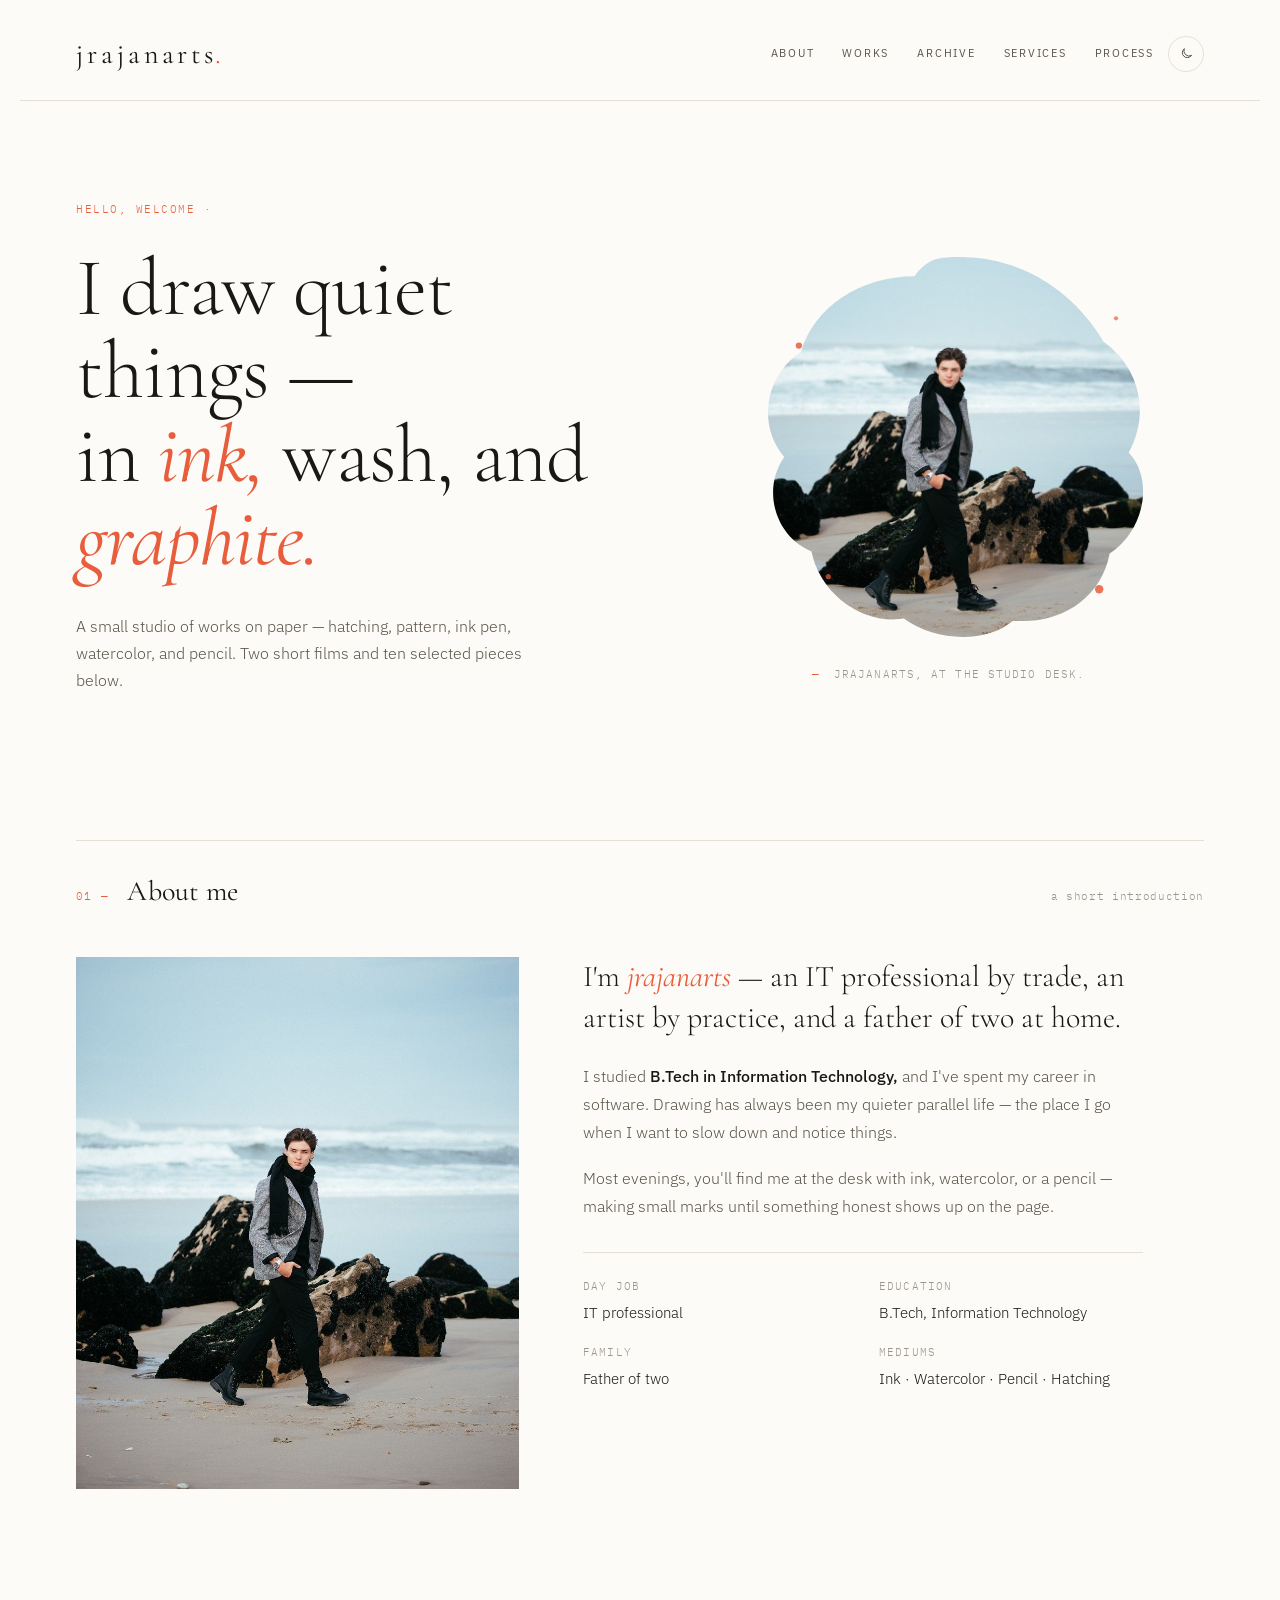
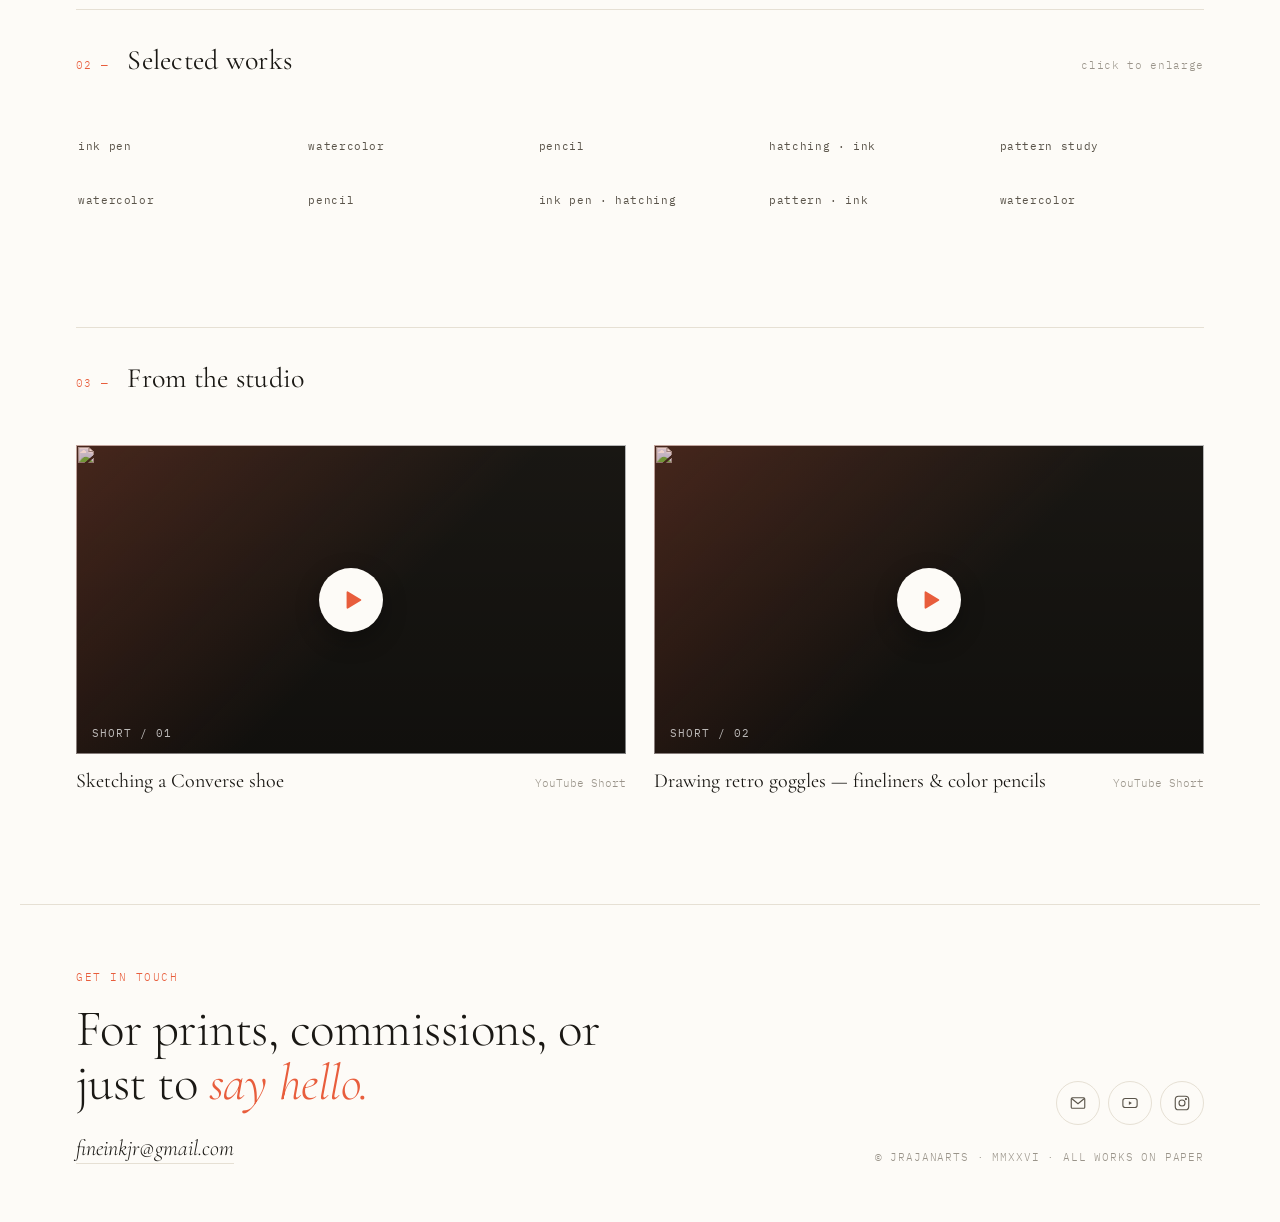
==== index.html @ 11cc106b "Restore page title to jrajanarts brand Co-Authored-By: Claude Opus 4.7 (1M context) <noreply@anthrop" ====
<!doctype html>
<html lang="en">
<head>
<meta charset="utf-8" />
<meta name="viewport" content="width=device-width, initial-scale=1" />
<title>jrajanarts — works on paper</title>
<meta name="description" content="Quiet works on paper — ink, watercolor, pencil, hatching and pattern by jrajanarts." />
<script src="theme.js"></script>
<link rel="preconnect" href="https://fonts.googleapis.com" />
<link rel="preconnect" href="https://fonts.gstatic.com" crossorigin />
<link href="https://fonts.googleapis.com/css2?family=Cormorant+Garamond:ital,wght@0,300;0,400;0,500;1,400&family=IBM+Plex+Sans:wght@300;400;500&family=IBM+Plex+Mono:wght@400;500&display=swap" rel="stylesheet" />
<link rel="stylesheet" href="styles.css" />
</head>
<body>

<header class="site-header wrap">
  <a href="index.html" class="wordmark">jrajanarts<span class="dot">.</span></a>
  <div class="nav-right">
    <nav>
      <a href="#about">About</a>
      <a href="#works">Works</a>
      <a href="archive.html">Archive</a>
      <a href="services.html">Services</a>
      <a href="#videos">Process</a>
    </nav>
    <button class="theme-toggle" type="button" aria-label="Toggle theme">
      <svg class="icon-moon" viewBox="0 0 24 24" fill="none" stroke="currentColor" stroke-width="1.5" stroke-linecap="round" stroke-linejoin="round" aria-hidden="true">
        <path d="M20 14.5A8 8 0 0 1 9.5 4a7.5 7.5 0 1 0 10.5 10.5z" />
      </svg>
      <svg class="icon-sun" viewBox="0 0 24 24" fill="none" stroke="currentColor" stroke-width="1.5" stroke-linecap="round" aria-hidden="true">
        <circle cx="12" cy="12" r="4" />
        <path d="M12 3v2M12 19v2M3 12h2M19 12h2M5.6 5.6l1.4 1.4M17 17l1.4 1.4M5.6 18.4l1.4-1.4M17 7l1.4-1.4" />
      </svg>
    </button>
    <button class="menu-toggle" type="button" aria-label="Toggle menu" aria-expanded="false">
      <svg class="icon-menu" viewBox="0 0 24 24" fill="none" stroke="currentColor" stroke-width="1.5" stroke-linecap="round" aria-hidden="true">
        <path d="M4 7h16M4 12h16M4 17h16" />
      </svg>
      <svg class="icon-close" viewBox="0 0 24 24" fill="none" stroke="currentColor" stroke-width="1.5" stroke-linecap="round" aria-hidden="true">
        <path d="M6 6l12 12M18 6L6 18" />
      </svg>
    </button>
  </div>
</header>

<section class="hero wrap">
  <div class="hero-text">
    <div class="hero-eyebrow">Hello, welcome ·</div>
    <h1 class="hero-title">
      I draw quiet things —<br/>in <em>ink,</em> wash, and <em>graphite.</em>
    </h1>
    <p class="hero-sub">
      A small studio of works on paper — hatching, pattern, ink pen,
      watercolor, and pencil. Two short films and ten selected pieces below.
    </p>
  </div>
  <figure class="hero-figure">
    <div class="hero-splash">
      <svg viewBox="0 0 400 400" preserveAspectRatio="xMidYMid meet" style="width:100%;height:100%;display:block;" aria-hidden="true">
        <defs>
          <pattern id="hero-hatch" patternUnits="userSpaceOnUse" width="6" height="6" patternTransform="rotate(28)">
            <line x1="0" y1="0" x2="0" y2="6" stroke="var(--hatch)" stroke-width="0.7" />
          </pattern>
          <clipPath id="splash-clip">
            <path d="M200,28 C266,24 318,58 348,108 C384,134 392,178 372,214 C396,238 388,288 354,310 C346,352 308,378 262,374 C236,396 188,394 158,372 C118,378 78,348 70,308 C36,294 22,250 44,218 C18,188 26,140 60,118 C72,76 116,46 168,46 C178,32 188,28 200,28 Z" />
          </clipPath>
        </defs>
        <g clip-path="url(#splash-clip)">
          <image href="images/profile/profile.jpg" x="0" y="0" width="400" height="400"
                 preserveAspectRatio="xMidYMid slice" />
        </g>
        <circle cx="58" cy="112" r="3" fill="var(--accent)" opacity="0.85"/>
        <circle cx="360" cy="86" r="2" fill="var(--accent)" opacity="0.7"/>
        <circle cx="344" cy="344" r="4" fill="var(--accent)" opacity="0.85"/>
        <circle cx="86" cy="332" r="2.5" fill="var(--accent)" opacity="0.7"/>
      </svg>
    </div>
    <figcaption class="hero-caption">
      <span class="hc-mark">—</span> jrajanarts, at the studio desk.
    </figcaption>
  </figure>
</section>

<section class="about-me wrap" id="about">
  <div class="section-head">
    <div class="section-head-l">
      <span class="section-num">01 —</span>
      <h2 class="section-title">About me</h2>
    </div>
    <span class="section-meta">a short introduction</span>
  </div>
  <div class="about-grid">
    <div class="about-portrait">
      <img src="images/profile/profile.jpg" alt="Studio portrait of jrajanarts" loading="lazy" />
    </div>
    <div class="about-copy">
      <p class="about-lede">
        I'm <em>jrajanarts</em> — an IT professional by trade, an artist by
        practice, and a father of two at home.
      </p>
      <p>
        I studied <strong>B.Tech in Information Technology,</strong> and
        I've spent my career in software. Drawing has always been my
        quieter parallel life — the place I go when I want to slow down
        and notice things.
      </p>
      <p>
        Most evenings, you'll find me at the desk with ink, watercolor,
        or a pencil — making small marks until something honest shows up
        on the page.
      </p>
      <dl class="about-facts">
        <div><dt>Day job</dt><dd>IT professional</dd></div>
        <div><dt>Education</dt><dd>B.Tech, Information Technology</dd></div>
        <div><dt>Family</dt><dd>Father of two</dd></div>
        <div><dt>Mediums</dt><dd>Ink · Watercolor · Pencil · Hatching</dd></div>
      </dl>
    </div>
  </div>
</section>

<section class="works wrap" id="works">
  <div class="section-head">
    <div class="section-head-l">
      <span class="section-num">02 —</span>
      <h2 class="section-title">Selected works</h2>
    </div>
    <span class="section-meta">click to enlarge</span>
  </div>
  <div class="gallery-grid">
    <button class="art-card" data-art-index="0" type="button">
      <div class="art-frame"><img src="images/artworks/crimson-horizon.jpg" alt="Morning Hatch" loading="lazy" /></div>
      <div class="art-meta"><span class="art-medium">Ink pen</span></div>
    </button>
    <button class="art-card" data-art-index="1" type="button">
      <div class="art-frame"><img src="images/artworks/digital-bloom.jpg" alt="Quiet River" loading="lazy" /></div>
      <div class="art-meta"><span class="art-medium">Watercolor</span></div>
    </button>
    <button class="art-card" data-art-index="2" type="button">
      <div class="art-frame"><img src="images/artworks/etched-echoes.jpg" alt="Reading Hands" loading="lazy" /></div>
      <div class="art-meta"><span class="art-medium">Pencil</span></div>
    </button>
    <button class="art-card" data-art-index="3" type="button">
      <div class="art-frame"><img src="images/artworks/fractured-light.jpg" alt="Cross-hatch Study I" loading="lazy" /></div>
      <div class="art-meta"><span class="art-medium">Hatching · ink</span></div>
    </button>
    <button class="art-card" data-art-index="4" type="button">
      <div class="art-frame"><img src="images/artworks/neon-decay.jpg" alt="Pattern, Repeated" loading="lazy" /></div>
      <div class="art-meta"><span class="art-medium">Pattern study</span></div>
    </button>
    <button class="art-card" data-art-index="5" type="button">
      <div class="art-frame"><img src="images/artworks/nocturne-in-grey.jpg" alt="Afternoon Wash" loading="lazy" /></div>
      <div class="art-meta"><span class="art-medium">Watercolor</span></div>
    </button>
    <button class="art-card" data-art-index="6" type="button">
      <div class="art-frame"><img src="images/artworks/rust-and-memory.jpg" alt="Folded Linen" loading="lazy" /></div>
      <div class="art-meta"><span class="art-medium">Pencil</span></div>
    </button>
    <button class="art-card" data-art-index="7" type="button">
      <div class="art-frame"><img src="images/artworks/silent-figure.jpg" alt="Hatching No. 4" loading="lazy" /></div>
      <div class="art-meta"><span class="art-medium">Ink pen · hatching</span></div>
    </button>
    <button class="art-card" data-art-index="8" type="button">
      <div class="art-frame"><img src="images/artworks/terra-forma.jpg" alt="Lattice" loading="lazy" /></div>
      <div class="art-meta"><span class="art-medium">Pattern · ink</span></div>
    </button>
    <button class="art-card" data-art-index="9" type="button">
      <div class="art-frame"><img src="images/artworks/urban-fragments.jpg" alt="Window, Late" loading="lazy" /></div>
      <div class="art-meta"><span class="art-medium">Watercolor</span></div>
    </button>
  </div>
</section>

<section class="videos wrap" id="videos">
  <div class="section-head">
    <div class="section-head-l">
      <span class="section-num">03 —</span>
      <h2 class="section-title">From the studio</h2>
    </div>
  </div>
  <div class="video-grid">
    <div class="video-card">
      <button class="video-thumb" type="button"
              data-video-id="HnQDvwnirBE"
              data-video-title="Sketching a Converse shoe"
              aria-label="Play: Sketching a Converse shoe">
        <img class="vt-bg" src="https://i.ytimg.com/vi/HnQDvwnirBE/hqdefault.jpg" alt="" loading="lazy" />
        <span class="vt-cover">
          <span class="vt-play">
            <svg viewBox="0 0 24 24" fill="currentColor" aria-hidden="true">
              <path d="M5 3.5v17a1 1 0 0 0 1.5.87l14-8.5a1 1 0 0 0 0-1.74l-14-8.5A1 1 0 0 0 5 3.5z"/>
            </svg>
          </span>
          <span class="vt-label">Short / 01</span>
        </span>
      </button>
      <div class="video-info">
        <div class="video-title">Sketching a Converse shoe</div>
        <div class="video-dur">YouTube Short</div>
      </div>
    </div>
    <div class="video-card">
      <button class="video-thumb" type="button"
              data-video-id="gvrUd-4zZ5k"
              data-video-title="Drawing retro goggles — fineliners &amp; color pencils"
              aria-label="Play: Drawing retro goggles">
        <img class="vt-bg" src="https://i.ytimg.com/vi/gvrUd-4zZ5k/hqdefault.jpg" alt="" loading="lazy" />
        <span class="vt-cover">
          <span class="vt-play">
            <svg viewBox="0 0 24 24" fill="currentColor" aria-hidden="true">
              <path d="M5 3.5v17a1 1 0 0 0 1.5.87l14-8.5a1 1 0 0 0 0-1.74l-14-8.5A1 1 0 0 0 5 3.5z"/>
            </svg>
          </span>
          <span class="vt-label">Short / 02</span>
        </span>
      </button>
      <div class="video-info">
        <div class="video-title">Drawing retro goggles — fineliners &amp; color pencils</div>
        <div class="video-dur">YouTube Short</div>
      </div>
    </div>
  </div>
</section>

<footer class="site-footer wrap">
  <div class="footer-grid">
    <div>
      <div class="footer-eyebrow">Get in touch</div>
      <h3 class="footer-headline">
        For prints, commissions, or just to <em>say hello.</em>
      </h3>
      <a class="footer-email" href="mailto:fineinkjr@gmail.com">fineinkjr@gmail.com</a>
    </div>
    <div class="footer-socials">
      <div class="socials">
        <a class="social-btn" href="mailto:fineinkjr@gmail.com" aria-label="Email">
          <svg viewBox="0 0 24 24" fill="none" stroke="currentColor" stroke-width="1.5">
            <rect x="3" y="5" width="18" height="14" rx="1.5" />
            <path d="M3.5 6 12 13l8.5-7" />
          </svg>
        </a>
        <a class="social-btn" href="https://www.youtube.com/@jrajanarts" target="_blank" rel="noopener" aria-label="YouTube">
          <svg viewBox="0 0 24 24" fill="none" stroke="currentColor" stroke-width="1.5">
            <rect x="2.5" y="6" width="19" height="12" rx="3" />
            <path d="M10.5 9.5v5l4-2.5z" fill="currentColor" stroke="none" />
          </svg>
        </a>
        <a class="social-btn" href="https://www.instagram.com/jrajanarts" target="_blank" rel="noopener" aria-label="Instagram">
          <svg viewBox="0 0 24 24" fill="none" stroke="currentColor" stroke-width="1.5">
            <rect x="3" y="3" width="18" height="18" rx="4.5" />
            <circle cx="12" cy="12" r="4" />
            <circle cx="17.2" cy="6.8" r="0.7" fill="currentColor" />
          </svg>
        </a>
      </div>
      <div class="footer-fine">© jrajanarts · MMXXVI · All works on paper</div>
    </div>
  </div>
</footer>

<div class="lightbox" id="lightbox" role="dialog" aria-modal="true" aria-label="Artwork preview" hidden>
  <button class="lb-close" type="button" aria-label="Close">✕</button>
  <button class="lb-nav lb-prev" type="button" aria-label="Previous">←</button>
  <button class="lb-nav lb-next" type="button" aria-label="Next">→</button>
  <div class="lb-stage">
    <div class="lb-image"><span class="ph-label"></span></div>
    <div class="lb-caption">
      <div class="lb-cap-row">
        <span class="lb-num"></span>
        <span class="lb-medium"></span>
      </div>
    </div>
  </div>
</div>

<script src="app.js" defer></script>
</body>
</html>
---- styles.css ----
:root {
  --bg: #fdfbf7;
  --ink: #1a1814;
  --ink-soft: #5a544a;
  --ink-mute: #9a948a;
  --rule: #e6e0d4;
  --card: #ffffff;
  --frame: #f6f3ee;
  --hatch: #d8d2c5;
  --label: #8a8275;
  --accent: #E85D3C;
  --serif: 'Cormorant Garamond', 'Times New Roman', serif;
  --sans: 'IBM Plex Sans', ui-sans-serif, system-ui, sans-serif;
  --mono: 'IBM Plex Mono', ui-monospace, Menlo, monospace;
}
:root[data-theme="dark"] {
  --bg: #16140f;
  --ink: #ece6d8;
  --ink-soft: #aea798;
  --ink-mute: #6e6a5e;
  --rule: #2a261f;
  --card: #1e1b14;
  --frame: #221e17;
  --hatch: #38332a;
  --label: #6e6a5e;
}

* { box-sizing: border-box; }
html, body { margin: 0; padding: 0; }
body {
  background: var(--bg);
  color: var(--ink);
  font-family: var(--sans);
  font-weight: 300;
  font-size: 16px;
  line-height: 1.6;
  -webkit-font-smoothing: antialiased;
  text-rendering: optimizeLegibility;
  transition: background .25s ease, color .25s ease;
}
button { font-family: inherit; }
a { color: inherit; text-decoration: none; }
a:hover { color: var(--accent); }

/* ── Layout container ────────────────────────────── */
.wrap {
  max-width: 1240px;
  margin: 0 auto;
  padding: 0 56px;
}
@media (max-width: 720px) {
  .wrap { padding: 0 24px; }
}

/* ── Header / Wordmark ───────────────────────────── */
.site-header {
  padding-top: 36px;
  padding-bottom: 28px;
  display: flex;
  align-items: center;
  justify-content: space-between;
  border-bottom: 1px solid var(--rule);
  gap: 24px;
  position: relative;
}
.wordmark {
  font-family: var(--serif);
  font-weight: 400;
  font-size: clamp(22px, 2.4vw, 28px);
  letter-spacing: 0.14em;
  color: var(--ink);
  line-height: 1;
  white-space: nowrap;
}
.wordmark .dot {
  color: var(--accent);
  font-style: italic;
  margin-left: -0.04em;
}
.site-header nav {
  display: flex;
  gap: 28px;
  font-size: 11px;
  letter-spacing: 0.16em;
  text-transform: uppercase;
  color: var(--ink-soft);
  font-weight: 400;
}
.site-header nav a:hover { color: var(--ink); }
.site-header nav a.current { color: var(--accent); }
.site-header nav a.current:hover { color: var(--accent); }

.nav-right {
  display: flex;
  align-items: center;
  gap: 14px;
}
.theme-toggle, .menu-toggle {
  appearance: none;
  background: transparent;
  border: 1px solid var(--rule);
  width: 36px; height: 36px;
  border-radius: 50%;
  display: flex; align-items: center; justify-content: center;
  color: var(--ink-soft);
  cursor: pointer;
  transition: all .2s;
  padding: 0;
  flex-shrink: 0;
}
.theme-toggle:hover, .menu-toggle:hover { color: var(--accent); border-color: var(--accent); }
.theme-toggle svg, .menu-toggle svg { width: 16px; height: 16px; display: block; }
.theme-toggle .icon-sun { display: none; }
:root[data-theme="dark"] .theme-toggle .icon-sun { display: block; }
:root[data-theme="dark"] .theme-toggle .icon-moon { display: none; }

.menu-toggle { display: none; }
.menu-toggle .icon-close { display: none; }

@media (max-width: 860px) {
  .site-header nav { gap: 18px; font-size: 10.5px; }
}
@media (max-width: 720px) {
  .menu-toggle { display: flex; }
  .site-header nav {
    position: absolute;
    top: calc(100% - 1px);
    left: 0;
    right: 0;
    background: var(--bg);
    border-top: 1px solid var(--rule);
    border-bottom: 1px solid var(--rule);
    flex-direction: column;
    align-items: stretch;
    gap: 0;
    padding: 0;
    z-index: 50;
    box-shadow: 0 12px 24px rgba(0,0,0,.06);
    visibility: hidden;
    opacity: 0;
    transform: translateY(-6px);
    transition: opacity .2s ease, transform .2s ease, visibility .2s;
  }
  .site-header.menu-open nav {
    visibility: visible;
    opacity: 1;
    transform: translateY(0);
  }
  .site-header nav a {
    padding: 14px 24px;
    font-size: 11px;
    border-top: 1px solid var(--rule);
  }
  .site-header nav a:first-child { border-top: 0; }
  .site-header nav a:hover,
  .site-header nav a:active { background: var(--frame); color: var(--ink); }
  .site-header.menu-open .menu-toggle .icon-menu  { display: none; }
  .site-header.menu-open .menu-toggle .icon-close { display: block; }
}

/* ── Hero / Welcome ──────────────────────────────── */
.hero {
  padding-top: 100px;
  padding-bottom: 130px;
  display: grid;
  grid-template-columns: 1.05fr 1fr;
  gap: 80px;
  align-items: center;
  position: relative;
}

@media (max-width: 860px) {
  .hero { grid-template-columns: 1fr; gap: 48px; padding-top: 64px; padding-bottom: 90px; }
}
.hero-text { max-width: 540px; }
.hero-figure { margin: 0; display: flex; flex-direction: column; align-items: center; gap: 18px; }
.hero-splash { width: 100%; max-width: 420px; aspect-ratio: 1; }
.hero-caption {
  font-family: var(--mono);
  font-size: 11px;
  letter-spacing: 0.1em;
  color: var(--ink-mute);
  text-transform: uppercase;
  text-align: center;
}
.hc-mark { color: var(--accent); margin-right: 6px; }
.hero-sub {
  margin-top: 32px;
  color: var(--ink-soft);
  font-size: 15.5px;
  line-height: 1.75;
  max-width: 460px;
}
.hero-eyebrow {
  font-family: var(--mono);
  font-size: 11px;
  letter-spacing: 0.14em;
  color: var(--accent);
  text-transform: uppercase;
  margin-bottom: 28px;
}
.hero-title {
  font-family: var(--serif);
  font-weight: 300;
  font-size: clamp(44px, 6.4vw, 92px);
  line-height: 1.02;
  letter-spacing: -0.01em;
  margin: 0;
  color: var(--ink);
  text-wrap: pretty;
}
.hero-title em {
  font-style: italic;
  color: var(--accent);
  font-weight: 400;
}

/* ── Section header ──────────────────────────────── */
.section-head {
  display: flex;
  align-items: baseline;
  justify-content: space-between;
  border-top: 1px solid var(--rule);
  padding-top: 28px;
  margin-bottom: 44px;
  gap: 20px;
  flex-wrap: wrap;
}
.section-head-l {
  display: flex;
  gap: 18px;
  align-items: baseline;
}
.section-num {
  font-family: var(--mono);
  font-size: 11px;
  color: var(--accent);
  letter-spacing: 0.12em;
}
.section-title {
  font-family: var(--serif);
  font-weight: 400;
  font-size: 28px;
  letter-spacing: 0.01em;
  margin: 0;
  color: var(--ink);
}
.section-meta {
  font-family: var(--mono);
  font-size: 11px;
  color: var(--ink-mute);
  letter-spacing: 0.06em;
}

/* ── About me (home) ─────────────────────────────── */
.about-me { padding-bottom: 120px; }
.about-grid {
  display: grid;
  grid-template-columns: 5fr 7fr;
  gap: 64px;
  align-items: start;
}
@media (max-width: 860px) {
  .about-grid { grid-template-columns: 1fr; gap: 36px; }
}
.about-portrait {
  aspect-ratio: 5 / 6;
  background-color: var(--frame);
  background-image: repeating-linear-gradient(38deg, transparent 0 5.4px, var(--hatch) 5.4px 6px);
  position: relative;
  overflow: hidden;
}
.about-portrait .ph-label,
.art-frame .ph-label {
  position: absolute;
  inset: 0;
  display: flex;
  align-items: center;
  justify-content: center;
  font-family: var(--mono);
  font-size: 11px;
  letter-spacing: 0.08em;
  color: var(--label);
}
.about-copy {
  color: var(--ink-soft);
  font-size: 16px;
  line-height: 1.75;
  max-width: 560px;
}
.about-copy p { margin: 0 0 18px; }
.about-lede {
  font-family: var(--serif);
  font-size: clamp(22px, 2.4vw, 30px);
  font-weight: 300;
  line-height: 1.35;
  color: var(--ink) !important;
  margin-bottom: 24px !important;
  text-wrap: pretty;
}
.about-lede em {
  font-style: italic;
  color: var(--accent);
  font-weight: 400;
}
.about-copy strong { color: var(--ink); font-weight: 500; }
.about-facts {
  margin: 32px 0 0;
  padding: 24px 0 0;
  border-top: 1px solid var(--rule);
  display: grid;
  grid-template-columns: 1fr 1fr;
  gap: 18px 32px;
}
.about-facts > div { display: flex; flex-direction: column; gap: 4px; }
.about-facts dt {
  font-family: var(--mono);
  font-size: 10.5px;
  letter-spacing: 0.1em;
  text-transform: uppercase;
  color: var(--ink-mute);
}
.about-facts dd { margin: 0; color: var(--ink); font-size: 14.5px; }

/* ── Gallery ─────────────────────────────────────── */
.works { padding-bottom: 120px; }
.gallery-grid {
  display: grid;
  grid-template-columns: repeat(5, 1fr);
  gap: 28px 24px;
}
@media (max-width: 1080px) { .gallery-grid { grid-template-columns: repeat(3, 1fr); } }
@media (max-width: 640px)  { .gallery-grid { grid-template-columns: repeat(2, 1fr); } }

.art-card {
  appearance: none;
  border: 0;
  background: transparent;
  padding: 0;
  text-align: left;
  cursor: pointer;
  color: inherit;
  display: flex;
  flex-direction: column;
  gap: 12px;
}
.art-frame {
  aspect-ratio: 3 / 4;
  overflow: hidden;
  background-color: var(--frame);
  background-image: repeating-linear-gradient(var(--art-angle, 12deg), transparent 0 5.4px, var(--hatch) 5.4px 6px);
  transition: transform .35s ease, box-shadow .35s ease;
  position: relative;
}
.art-frame img,
.entry-image img,
.about-portrait img {
  position: absolute;
  inset: 0;
  width: 100%;
  height: 100%;
  object-fit: cover;
  display: block;
}
.art-card:hover .art-frame img { transform: scale(1.02); transition: transform .5s ease; }
.art-card:hover .art-frame {
  transform: translateY(-3px);
  box-shadow: 0 14px 30px -12px rgba(0,0,0,.18);
}
.art-meta {
  display: flex;
  align-items: baseline;
  gap: 8px;
  padding: 0 2px;
}
.art-medium {
  font-family: var(--mono);
  font-size: 10.5px;
  letter-spacing: 0.06em;
  color: var(--ink-soft);
  text-transform: lowercase;
}
.art-card:hover .art-medium { color: var(--accent); }

/* ── Videos ──────────────────────────────────────── */
.videos { padding-bottom: 110px; }
.video-grid {
  display: grid;
  grid-template-columns: 1fr 1fr;
  gap: 28px;
}
@media (max-width: 720px) { .video-grid { grid-template-columns: 1fr; } }
.video-card { display: flex; flex-direction: column; gap: 14px; }
.video-thumb {
  position: relative;
  aspect-ratio: 16 / 9;
  background: #1a1814;
  overflow: hidden;
  cursor: pointer;
  border: 0;
  padding: 0;
  width: 100%;
}
.video-thumb iframe,
.video-thumb .vt-cover,
.video-thumb .vt-bg {
  position: absolute; inset: 0;
  width: 100%; height: 100%;
  border: 0;
}
.video-thumb .vt-bg {
  object-fit: cover;
  display: block;
  transition: transform .5s ease, filter .3s ease;
}
.video-thumb:hover .vt-bg {
  transform: scale(1.03);
  filter: brightness(1.05);
}
.vt-cover {
  display: flex;
  align-items: center;
  justify-content: center;
  background:
    linear-gradient(135deg, rgba(232,93,60,.22), rgba(0,0,0,0) 55%),
    linear-gradient(180deg, rgba(0,0,0,.05), rgba(0,0,0,.35));
  transition: background .3s ease;
}
.video-thumb:hover .vt-cover {
  background:
    linear-gradient(135deg, rgba(232,93,60,.30), rgba(0,0,0,0) 55%),
    linear-gradient(180deg, rgba(0,0,0,.0), rgba(0,0,0,.25));
}
.vt-play {
  width: 64px; height: 64px;
  border-radius: 50%;
  background: var(--bg);
  color: var(--accent);
  display: flex;
  align-items: center;
  justify-content: center;
  box-shadow: 0 8px 24px rgba(0,0,0,.3);
  transition: transform .2s;
}
.video-thumb:hover .vt-play { transform: scale(1.08); }
.vt-play svg { width: 22px; height: 22px; margin-left: 3px; }
.vt-label {
  position: absolute;
  left: 16px; bottom: 14px;
  font-family: var(--mono);
  font-size: 10.5px;
  letter-spacing: 0.1em;
  color: rgba(255,255,255,.7);
  text-transform: uppercase;
}
.video-info {
  display: flex;
  align-items: baseline;
  justify-content: space-between;
  gap: 16px;
}
.video-title {
  font-family: var(--serif);
  font-size: 20px;
  font-weight: 400;
  color: var(--ink);
  line-height: 1.3;
}
.video-dur {
  font-family: var(--mono);
  font-size: 11px;
  color: var(--ink-mute);
  flex-shrink: 0;
}

/* ── Lightbox ────────────────────────────────────── */
.lightbox {
  position: fixed; inset: 0;
  background: rgba(20, 18, 14, 0.92);
  z-index: 1000;
  display: flex;
  align-items: center;
  justify-content: center;
  padding: 60px;
  animation: fadeIn .25s ease;
}
.lightbox[hidden] { display: none; }
@keyframes fadeIn { from { opacity: 0; } to { opacity: 1; } }
.lb-stage {
  display: flex;
  flex-direction: column;
  gap: 20px;
  max-width: min(680px, 90vw);
  max-height: 90vh;
}
.lb-image {
  background: #0e0c08;
  flex: 1;
  min-height: 0;
  max-height: calc(90vh - 80px);
  overflow: hidden;
  position: relative;
}
.lb-image img {
  position: relative;
  inset: auto;
  width: auto;
  height: auto;
  max-width: 100%;
  max-height: calc(90vh - 80px);
  object-fit: contain;
  display: block;
  margin: 0 auto;
}
.lb-caption { color: rgba(255,255,255,.85); }
.lb-cap-row {
  display: flex;
  align-items: baseline;
  justify-content: space-between;
  gap: 24px;
  font-family: var(--mono);
  font-size: 11px;
  letter-spacing: 0.08em;
}
.lb-num { color: rgba(255,255,255,.5); }
.lb-medium { color: var(--accent); text-transform: uppercase; }

.lb-close, .lb-nav {
  position: fixed;
  appearance: none;
  border: 1px solid rgba(255,255,255,.2);
  background: transparent;
  color: rgba(255,255,255,.7);
  width: 44px; height: 44px;
  border-radius: 50%;
  font-size: 16px;
  cursor: pointer;
  transition: all .2s;
  display: flex; align-items: center; justify-content: center;
}
.lb-close:hover, .lb-nav:hover {
  color: #fff;
  border-color: var(--accent);
  background: var(--accent);
}
.lb-close { top: 24px; right: 24px; }
.lb-prev { left: 24px; top: 50%; transform: translateY(-50%); }
.lb-next { right: 24px; top: 50%; transform: translateY(-50%); }

/* ── Archive page ────────────────────────────────── */
.archive-intro {
  padding-top: 90px;
  padding-bottom: 80px;
  display: grid;
  grid-template-columns: 1fr 1fr;
  gap: 80px;
  align-items: end;
}
@media (max-width: 860px) {
  .archive-intro { grid-template-columns: 1fr; gap: 36px; padding-top: 64px; padding-bottom: 60px; }
}
.intro-eyebrow {
  font-family: var(--mono);
  font-size: 11px;
  letter-spacing: 0.14em;
  color: var(--accent);
  text-transform: uppercase;
  margin-bottom: 24px;
}
.intro-title {
  font-family: var(--serif);
  font-weight: 300;
  font-size: clamp(52px, 7vw, 104px);
  line-height: 0.98;
  letter-spacing: -0.015em;
  margin: 0;
  color: var(--ink);
}
.intro-title em { font-style: italic; color: var(--accent); font-weight: 400; }
.intro-copy {
  color: var(--ink-soft);
  font-size: 15.5px;
  line-height: 1.75;
  max-width: 460px;
}
.intro-copy p { margin: 0 0 16px; }

.filter-bar {
  display: flex;
  align-items: center;
  justify-content: space-between;
  gap: 24px;
  padding: 24px 0;
  border-top: 1px solid var(--rule);
  border-bottom: 1px solid var(--rule);
  margin-bottom: 64px;
  flex-wrap: wrap;
}
.filter-chips {
  display: flex;
  gap: 6px;
  flex-wrap: wrap;
}
.chip {
  appearance: none;
  border: 1px solid var(--rule);
  background: transparent;
  color: var(--ink-soft);
  font-family: var(--mono);
  font-size: 11px;
  letter-spacing: 0.08em;
  text-transform: uppercase;
  padding: 8px 14px;
  border-radius: 999px;
  cursor: pointer;
  transition: all .2s;
}
.chip:hover { border-color: var(--ink); color: var(--ink); }
.chip.active {
  background: var(--accent);
  border-color: var(--accent);
  color: #fff;
}
.filter-count {
  font-family: var(--mono);
  font-size: 11px;
  color: var(--ink-mute);
  letter-spacing: 0.08em;
  white-space: nowrap;
}

.archive-list {
  display: flex;
  flex-direction: column;
  gap: 100px;
  padding-bottom: 120px;
}
.entry {
  display: grid;
  grid-template-columns: 1fr 1fr;
  gap: 64px;
  align-items: center;
}
.entry.flip .entry-image { order: 2; }
.entry.flip .entry-meta  { order: 1; }
.entry.hidden { display: none; }
@media (max-width: 860px) {
  .entry, .entry.flip { grid-template-columns: 1fr; gap: 24px; }
  .entry.flip .entry-image, .entry.flip .entry-meta { order: 0; }
  .archive-list { gap: 72px; }
}
.entry-image {
  aspect-ratio: 3 / 4;
  background-color: var(--frame);
  background-image: repeating-linear-gradient(var(--art-angle, 12deg), transparent 0 5.4px, var(--hatch) 5.4px 6px);
  overflow: hidden;
  cursor: zoom-in;
  transition: transform .35s ease, box-shadow .35s ease;
  border: 0;
  padding: 0;
  width: 100%;
  position: relative;
}
.entry-image:hover {
  transform: translateY(-3px);
  box-shadow: 0 16px 36px -14px rgba(0,0,0,.18);
}
.entry-image .ph-label {
  position: absolute;
  inset: 0;
  display: flex;
  align-items: center;
  justify-content: center;
  font-family: var(--mono);
  font-size: 11px;
  letter-spacing: 0.08em;
  color: var(--label);
}
.entry-meta { max-width: 480px; }
.entry-num {
  font-family: var(--mono);
  font-size: 11px;
  letter-spacing: 0.14em;
  color: var(--accent);
  margin-bottom: 16px;
  display: flex;
  align-items: center;
  gap: 12px;
}
.entry-num::after {
  content: "";
  flex: 1;
  height: 1px;
  background: var(--rule);
}
.entry-title {
  font-family: var(--serif);
  font-weight: 400;
  font-size: clamp(34px, 4vw, 52px);
  line-height: 1.05;
  letter-spacing: -0.005em;
  margin: 0 0 8px;
  color: var(--ink);
  text-wrap: balance;
}
.entry-medium {
  font-family: var(--serif);
  font-style: italic;
  font-size: 18px;
  color: var(--ink-soft);
  margin-bottom: 28px;
}
.entry-note {
  color: var(--ink-soft);
  font-size: 15.5px;
  line-height: 1.75;
  margin: 0 0 28px;
  text-wrap: pretty;
}
.entry-specs {
  display: grid;
  grid-template-columns: 1fr 1fr;
  gap: 14px 28px;
  padding-top: 22px;
  border-top: 1px solid var(--rule);
}
.entry-specs > div { display: flex; flex-direction: column; gap: 4px; }
.entry-specs dt {
  font-family: var(--mono);
  font-size: 10px;
  letter-spacing: 0.12em;
  text-transform: uppercase;
  color: var(--ink-mute);
}
.entry-specs dd { margin: 0; color: var(--ink); font-size: 14px; }

/* ── Services page ───────────────────────────────── */
.intro {
  padding: 90px 0 80px;
  display: grid;
  grid-template-columns: 1fr 1fr;
  gap: 80px;
  align-items: end;
}
@media (max-width: 860px) {
  .intro { grid-template-columns: 1fr; gap: 36px; padding: 64px 0 60px; }
}
.section { padding-bottom: 110px; }
.teach-lede {
  font-family: var(--serif);
  font-size: clamp(28px, 3.4vw, 42px);
  font-weight: 300;
  line-height: 1.2;
  color: var(--ink);
  max-width: 780px;
  margin: 0 0 56px;
  text-wrap: pretty;
}
.teach-lede em { font-style: italic; color: var(--accent); }
.teach-grid {
  display: grid;
  grid-template-columns: repeat(3, 1fr);
  gap: 24px;
}
@media (max-width: 1080px) { .teach-grid { grid-template-columns: repeat(2, 1fr); } }
@media (max-width: 640px)  { .teach-grid { grid-template-columns: 1fr; } }
.teach-card {
  background: var(--card);
  border: 1px solid var(--rule);
  padding: 0;
  display: flex;
  flex-direction: column;
  overflow: hidden;
}
.tc-image {
  aspect-ratio: 16 / 10;
  overflow: hidden;
  background: var(--frame);
  border-bottom: 1px solid var(--rule);
  position: relative;
}
.tc-image img {
  width: 100%;
  height: 100%;
  object-fit: cover;
  display: block;
  transition: transform .5s ease;
}
.teach-card:hover .tc-image img { transform: scale(1.04); }
.tc-content {
  padding: 28px 28px 32px;
  display: flex;
  flex-direction: column;
  gap: 18px;
  flex: 1;
}
.tc-num {
  font-family: var(--mono);
  font-size: 11px;
  letter-spacing: 0.14em;
  color: var(--accent);
}
.tc-title {
  font-family: var(--serif);
  font-weight: 400;
  font-size: 30px;
  line-height: 1.1;
  margin: 0;
  color: var(--ink);
}
.tc-body {
  color: var(--ink-soft);
  font-size: 14.5px;
  line-height: 1.7;
  margin: 0;
}
.tc-facts {
  margin: 8px 0 0;
  padding: 18px 0 0;
  border-top: 1px solid var(--rule);
  display: grid;
  gap: 10px;
}
.tc-facts > div { display: flex; flex-direction: column; gap: 2px; }
.tc-facts dt {
  font-family: var(--mono);
  font-size: 10px;
  letter-spacing: 0.1em;
  text-transform: uppercase;
  color: var(--ink-mute);
}
.tc-facts dd { margin: 0; color: var(--ink); font-size: 13.5px; }
.teach-note {
  margin-top: 48px;
  padding: 28px 32px;
  border-left: 2px solid var(--accent);
  background: var(--card);
  color: var(--ink-soft);
  font-family: var(--serif);
  font-size: 19px;
  font-style: italic;
  line-height: 1.55;
  max-width: 760px;
}

.commission {
  display: grid;
  grid-template-columns: 5fr 7fr;
  gap: 64px;
  align-items: start;
}
@media (max-width: 860px) { .commission { grid-template-columns: 1fr; gap: 36px; } }
.commission-sketch {
  aspect-ratio: 4 / 5;
  background-color: var(--card);
  background-image: repeating-linear-gradient(40deg, transparent 0 5.4px, var(--hatch) 5.4px 6px);
  border: 1px solid var(--rule);
  overflow: hidden;
  position: relative;
}
.commission-sketch .ph-label {
  position: absolute;
  inset: 0;
  display: flex;
  align-items: center;
  justify-content: center;
  font-family: var(--mono);
  font-size: 11px;
  letter-spacing: 0.08em;
  color: var(--ink-mute);
}
.commission-sketch::before,
.commission-sketch::after {
  content: "";
  position: absolute;
  width: 6px; height: 6px;
  border-radius: 50%;
  background: var(--accent);
  opacity: .75;
}
.commission-sketch::before { top: 14%; left: 12%; }
.commission-sketch::after  { bottom: 14%; right: 10%; }

.commission-copy { max-width: 560px; }
.commission-copy h3 {
  font-family: var(--serif);
  font-weight: 300;
  font-size: clamp(36px, 4.5vw, 56px);
  line-height: 1.05;
  letter-spacing: -0.01em;
  margin: 0 0 24px;
  color: var(--ink);
}
.commission-copy h3 em { font-style: italic; color: var(--accent); }
.commission-copy p {
  color: var(--ink-soft);
  font-size: 15.5px;
  line-height: 1.75;
  margin: 0 0 16px;
}
.commission-list {
  margin: 28px 0 32px;
  padding: 24px 0 0;
  border-top: 1px solid var(--rule);
  display: grid;
  grid-template-columns: 1fr 1fr;
  gap: 14px 28px;
  list-style: none;
}
.commission-list li {
  display: flex;
  gap: 12px;
  align-items: baseline;
  color: var(--ink);
  font-size: 14.5px;
}
.commission-list li::before {
  content: "";
  width: 4px; height: 4px;
  background: var(--accent);
  border-radius: 50%;
  flex-shrink: 0;
  transform: translateY(-2px);
}
.commission-cta {
  display: inline-flex;
  align-items: baseline;
  gap: 10px;
  font-family: var(--serif);
  font-style: italic;
  font-size: 26px;
  color: var(--ink);
  border-bottom: 1px solid var(--rule);
  padding-bottom: 4px;
  transition: all .2s;
}
.commission-cta:hover { color: var(--accent); border-color: var(--accent); }
.commission-cta .arrow { font-family: var(--mono); font-size: 14px; color: var(--accent); }
.commission-fine {
  margin-top: 16px;
  font-family: var(--mono);
  font-size: 11px;
  letter-spacing: 0.1em;
  color: var(--ink-mute);
  text-transform: uppercase;
}

/* ── Footer ──────────────────────────────────────── */
.site-footer {
  border-top: 1px solid var(--rule);
  padding-top: 64px;
  padding-bottom: 56px;
}
.footer-grid {
  display: grid;
  grid-template-columns: 1fr 1fr;
  gap: 48px;
  align-items: end;
}
@media (max-width: 720px) { .footer-grid { grid-template-columns: 1fr; gap: 36px; } }
.footer-eyebrow {
  font-family: var(--mono);
  font-size: 11px;
  letter-spacing: 0.14em;
  color: var(--accent);
  text-transform: uppercase;
  margin-bottom: 16px;
}
.footer-headline {
  font-family: var(--serif);
  font-size: clamp(32px, 4vw, 52px);
  font-weight: 300;
  line-height: 1.05;
  letter-spacing: -0.01em;
  margin: 0 0 20px;
  color: var(--ink);
  text-wrap: pretty;
}
.footer-headline em { font-style: italic; color: var(--accent); }
.footer-email {
  font-family: var(--serif);
  font-size: 22px;
  font-style: italic;
  color: var(--ink);
  border-bottom: 1px solid var(--rule);
  padding-bottom: 2px;
  transition: border-color .2s, color .2s;
}
.footer-email:hover { color: var(--accent); border-color: var(--accent); }
.footer-socials {
  display: flex;
  flex-direction: column;
  align-items: flex-end;
  gap: 24px;
}
@media (max-width: 720px) { .footer-socials { align-items: flex-start; } }
.socials { display: flex; gap: 8px; }
.social-btn {
  width: 44px; height: 44px;
  flex-shrink: 0;
  border: 1px solid var(--rule);
  border-radius: 50%;
  display: flex;
  align-items: center;
  justify-content: center;
  color: var(--ink-soft);
  transition: all .2s;
  background: transparent;
  cursor: pointer;
}
.social-btn:hover {
  color: #fff;
  background: var(--accent);
  border-color: var(--accent);
  transform: translateY(-2px);
}
.social-btn svg { width: 18px; height: 18px; display: block; }
.footer-fine {
  font-family: var(--mono);
  font-size: 10.5px;
  letter-spacing: 0.08em;
  color: var(--ink-mute);
  text-transform: uppercase;
}
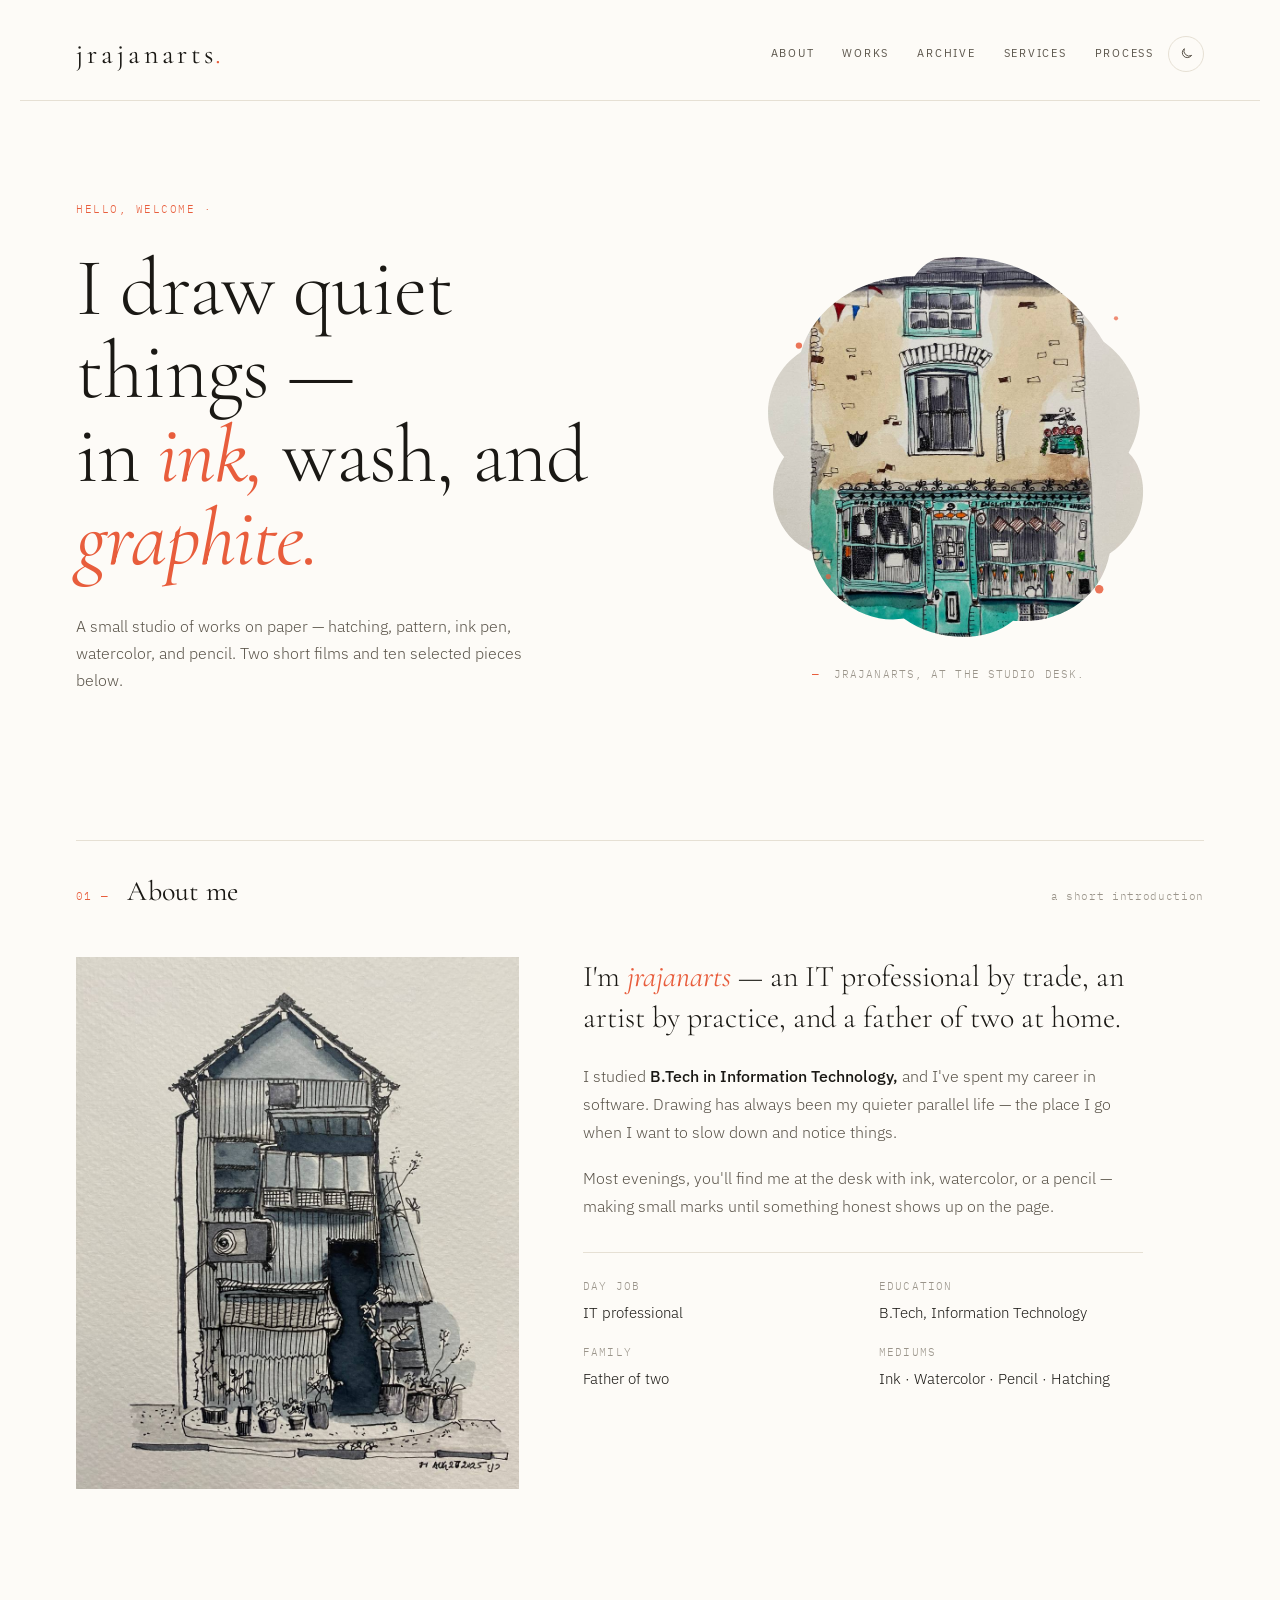
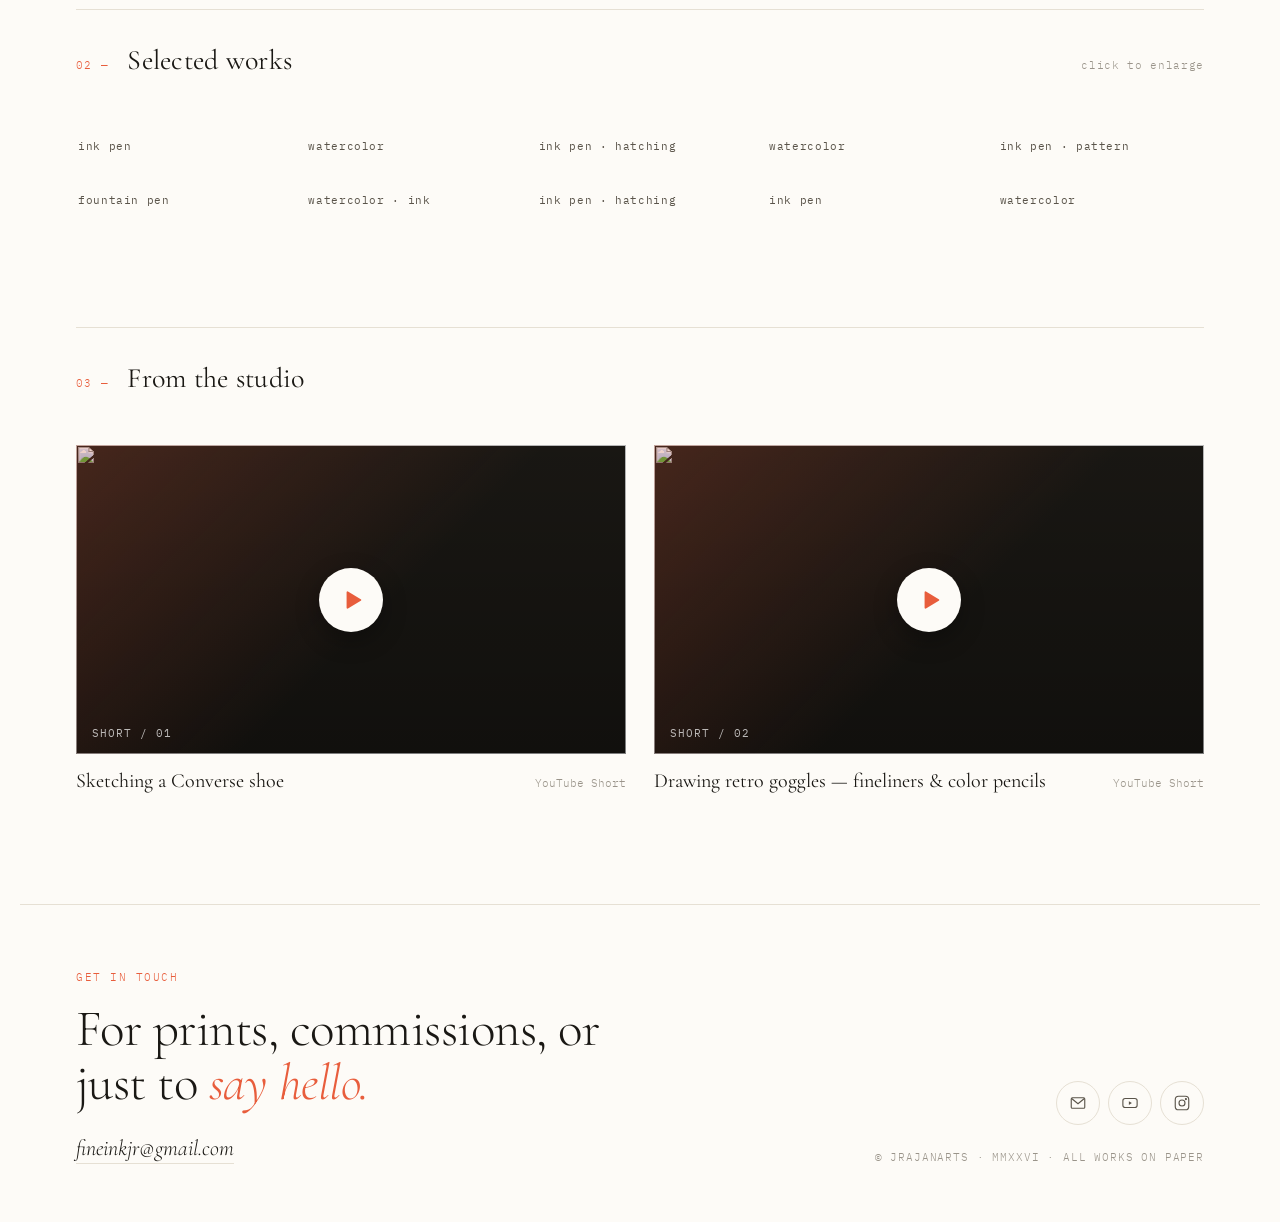
==== commit 4edb0301: "Replace placeholder gallery with real artworks Ten of jrajanarts's own pieces — fineliner, fountain " ====
--- a/index.html
+++ b/index.html
@@ -3,8 +3,51 @@
 <head>
 <meta charset="utf-8" />
 <meta name="viewport" content="width=device-width, initial-scale=1" />
-<title>jrajanarts — works on paper</title>
-<meta name="description" content="Quiet works on paper — ink, watercolor, pencil, hatching and pattern by jrajanarts." />
+<!--title>jrajanarts — Watercolor, Ink &amp; Pencil Artist · Madurai</title-->
+<title>Toner test</title>
+<meta name="description" content="Premium hand-drawn art on paper by jrajanarts — watercolor, fountain pen, and pencil. Based in Madurai, Tamil Nadu. Commissions and art classes for kids welcome." />
+<meta name="keywords" content="watercolor artist Madurai, ink pen artist Madurai, pencil artist Madurai, fountain pen artist Madurai, Tamil artist, art teacher Madurai, watercolor teacher Tamil, hand drawn art India, premium art Madurai, jrajanarts" />
+<meta name="author" content="jrajanarts" />
+<meta name="robots" content="index, follow" />
+<link rel="canonical" href="https://jrajanarts.com/" />
+
+<meta property="og:type" content="website" />
+<meta property="og:site_name" content="jrajanarts" />
+<meta property="og:title" content="jrajanarts — Watercolor, Ink &amp; Pencil Artist · Madurai" />
+<meta property="og:description" content="Premium hand-drawn art on paper — watercolor, fountain pen, pencil. Madurai, Tamil Nadu. Commissions and kids' art classes welcome." />
+<meta property="og:url" content="https://jrajanarts.com/" />
+<meta property="og:image" content="https://jrajanarts.com/images/profile/profile.jpg" />
+<meta property="og:locale" content="en_IN" />
+
+<meta name="twitter:card" content="summary_large_image" />
+<meta name="twitter:title" content="jrajanarts — Watercolor, Ink &amp; Pencil Artist · Madurai" />
+<meta name="twitter:description" content="Premium hand-drawn art on paper — watercolor, fountain pen, pencil. Madurai, Tamil Nadu. Commissions and kids' art classes welcome." />
+<meta name="twitter:image" content="https://jrajanarts.com/images/profile/profile.jpg" />
+
+<script type="application/ld+json">
+{
+  "@context": "https://schema.org",
+  "@type": "Person",
+  "name": "jrajanarts",
+  "url": "https://jrajanarts.com",
+  "image": "https://jrajanarts.com/images/profile/profile.jpg",
+  "jobTitle": "Artist & Art Teacher",
+  "address": {
+    "@type": "PostalAddress",
+    "addressLocality": "Madurai",
+    "addressRegion": "Tamil Nadu",
+    "addressCountry": "IN"
+  },
+  "knowsLanguage": ["Tamil", "English"],
+  "knowsAbout": ["Watercolor", "Ink pen drawing", "Pencil sketching", "Fountain pen art", "Hatching", "Pattern study"],
+  "sameAs": [
+    "https://www.youtube.com/@jrajanarts",
+    "https://www.instagram.com/jrajanarts"
+  ],
+  "email": "fineinkjr@gmail.com"
+}
+</script>
+
 <script src="theme.js"></script>
 <link rel="preconnect" href="https://fonts.googleapis.com" />
 <link rel="preconnect" href="https://fonts.gstatic.com" crossorigin />
@@ -91,7 +134,7 @@
   </div>
   <div class="about-grid">
     <div class="about-portrait">
-      <img src="images/profile/profile.jpg" alt="Studio portrait of jrajanarts" loading="lazy" />
+      <img src="images/artworks/watercolor_grey_ink.jpg" alt="Studio portrait of jrajanarts" loading="lazy" />
     </div>
     <div class="about-copy">
       <p class="about-lede">
@@ -129,43 +172,43 @@
   </div>
   <div class="gallery-grid">
     <button class="art-card" data-art-index="0" type="button">
-      <div class="art-frame"><img src="images/artworks/crimson-horizon.jpg" alt="Morning Hatch" loading="lazy" /></div>
+      <div class="art-frame"><img src="images/artworks/fineliner-trees-ship.jpg" alt="Trees &amp; Ship — fineliner ink pen drawing on paper by jrajanarts, Madurai" loading="lazy" /></div>
       <div class="art-meta"><span class="art-medium">Ink pen</span></div>
     </button>
     <button class="art-card" data-art-index="1" type="button">
-      <div class="art-frame"><img src="images/artworks/digital-bloom.jpg" alt="Quiet River" loading="lazy" /></div>
+      <div class="art-frame"><img src="images/artworks/watercolor-cake.jpg" alt="Sunday Slice — watercolor painting of cake by jrajanarts, Madurai" loading="lazy" /></div>
       <div class="art-meta"><span class="art-medium">Watercolor</span></div>
     </button>
     <button class="art-card" data-art-index="2" type="button">
-      <div class="art-frame"><img src="images/artworks/etched-echoes.jpg" alt="Reading Hands" loading="lazy" /></div>
-      <div class="art-meta"><span class="art-medium">Pencil</span></div>
+      <div class="art-frame"><img src="images/artworks/fineliner-mountain1.jpg" alt="Mountain Sketch, I — fineliner ink hatching by jrajanarts, Madurai" loading="lazy" /></div>
+      <div class="art-meta"><span class="art-medium">Ink pen · hatching</span></div>
     </button>
     <button class="art-card" data-art-index="3" type="button">
-      <div class="art-frame"><img src="images/artworks/fractured-light.jpg" alt="Cross-hatch Study I" loading="lazy" /></div>
-      <div class="art-meta"><span class="art-medium">Hatching · ink</span></div>
+      <div class="art-frame"><img src="images/artworks/watercolor-cap.jpg" alt="Worn Cap — watercolor study of a cap by jrajanarts, Madurai" loading="lazy" /></div>
+      <div class="art-meta"><span class="art-medium">Watercolor</span></div>
     </button>
     <button class="art-card" data-art-index="4" type="button">
-      <div class="art-frame"><img src="images/artworks/neon-decay.jpg" alt="Pattern, Repeated" loading="lazy" /></div>
-      <div class="art-meta"><span class="art-medium">Pattern study</span></div>
+      <div class="art-frame"><img src="images/artworks/fineliner-longtrees.jpg" alt="Tall Pines — fineliner ink pen pattern study by jrajanarts, Madurai" loading="lazy" /></div>
+      <div class="art-meta"><span class="art-medium">Ink pen · pattern</span></div>
     </button>
     <button class="art-card" data-art-index="5" type="button">
-      <div class="art-frame"><img src="images/artworks/nocturne-in-grey.jpg" alt="Afternoon Wash" loading="lazy" /></div>
-      <div class="art-meta"><span class="art-medium">Watercolor</span></div>
+      <div class="art-frame"><img src="images/artworks/fountainpen-shoe.jpg" alt="Sole Study — fountain pen drawing of a shoe by jrajanarts, Madurai" loading="lazy" /></div>
+      <div class="art-meta"><span class="art-medium">Fountain pen</span></div>
     </button>
     <button class="art-card" data-art-index="6" type="button">
-      <div class="art-frame"><img src="images/artworks/rust-and-memory.jpg" alt="Folded Linen" loading="lazy" /></div>
-      <div class="art-meta"><span class="art-medium">Pencil</span></div>
+      <div class="art-frame"><img src="images/artworks/watercolor_grey_ink.jpg" alt="Grey Wash — watercolor over ink line work by jrajanarts, Madurai" loading="lazy" /></div>
+      <div class="art-meta"><span class="art-medium">Watercolor · ink</span></div>
     </button>
     <button class="art-card" data-art-index="7" type="button">
-      <div class="art-frame"><img src="images/artworks/silent-figure.jpg" alt="Hatching No. 4" loading="lazy" /></div>
+      <div class="art-frame"><img src="images/artworks/fineliner-mountain2.jpg" alt="Mountain Sketch, II — fineliner ink hatching by jrajanarts, Madurai" loading="lazy" /></div>
       <div class="art-meta"><span class="art-medium">Ink pen · hatching</span></div>
     </button>
     <button class="art-card" data-art-index="8" type="button">
-      <div class="art-frame"><img src="images/artworks/terra-forma.jpg" alt="Lattice" loading="lazy" /></div>
-      <div class="art-meta"><span class="art-medium">Pattern · ink</span></div>
+      <div class="art-frame"><img src="images/artworks/Fineliner-drawing.jpg" alt="Studio Marks — fineliner ink drawing by jrajanarts, Madurai" loading="lazy" /></div>
+      <div class="art-meta"><span class="art-medium">Ink pen</span></div>
     </button>
     <button class="art-card" data-art-index="9" type="button">
-      <div class="art-frame"><img src="images/artworks/urban-fragments.jpg" alt="Window, Late" loading="lazy" /></div>
+      <div class="art-frame"><img src="images/artworks/watercolor-shoe.jpg" alt="Walking Shoe — watercolor study of a shoe by jrajanarts, Madurai" loading="lazy" /></div>
       <div class="art-meta"><span class="art-medium">Watercolor</span></div>
     </button>
   </div>
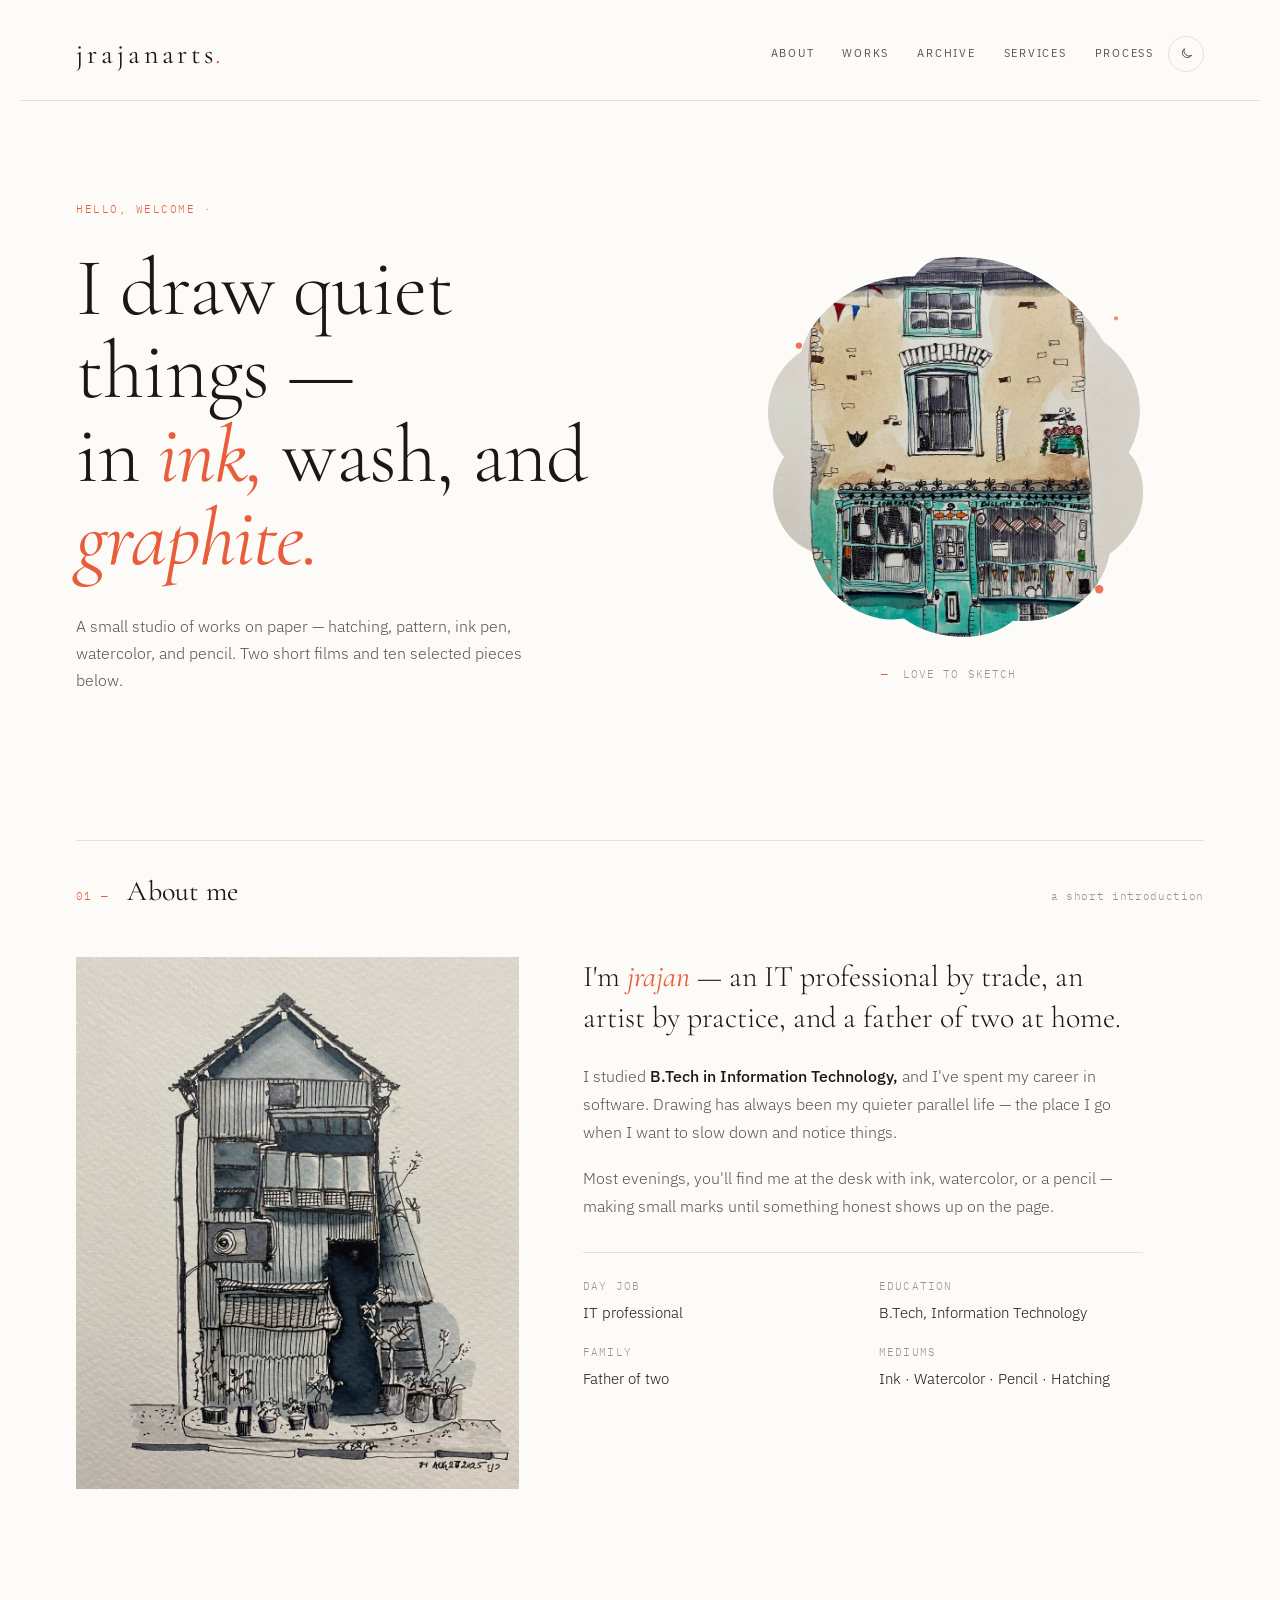
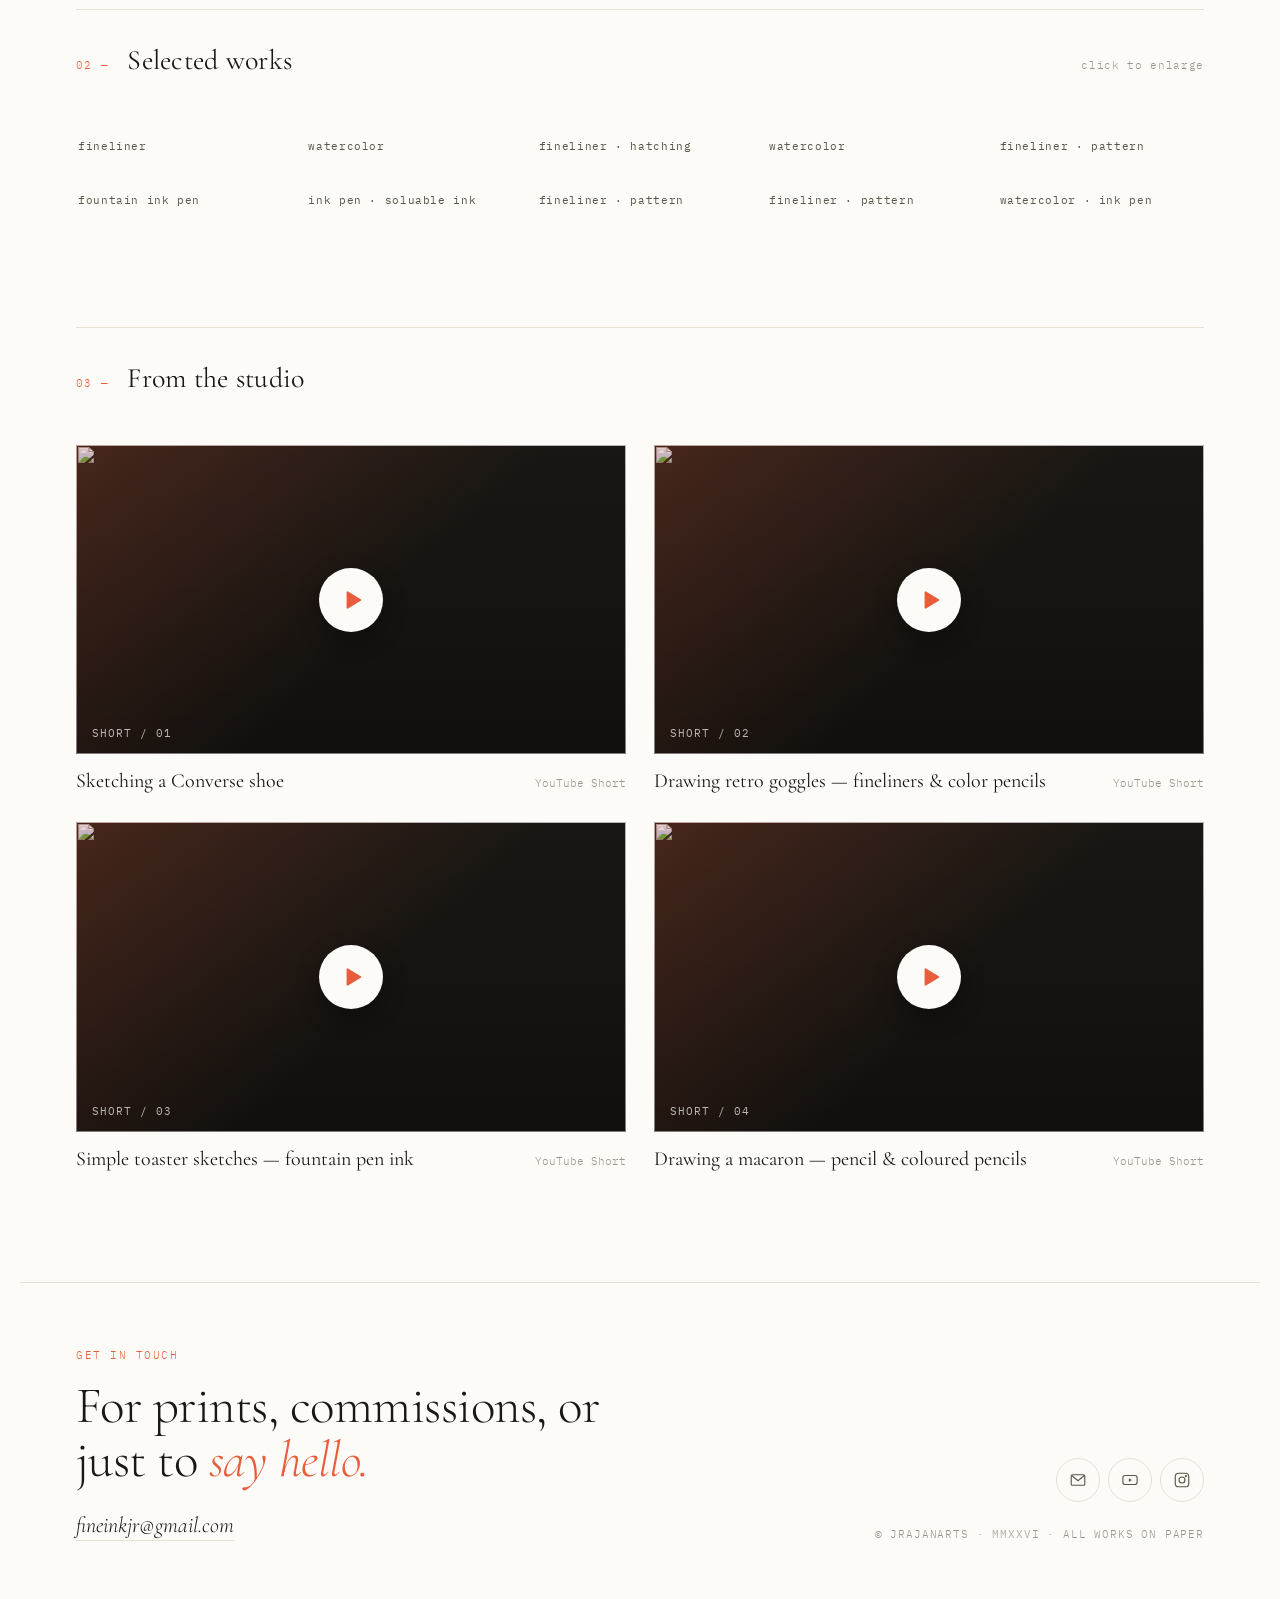
==== commit cd662955: "Polish copy, add four real artworks and two videos - Hero caption now "love to sketch"; about lede u" ====
--- a/index.html
+++ b/index.html
@@ -3,8 +3,7 @@
 <head>
 <meta charset="utf-8" />
 <meta name="viewport" content="width=device-width, initial-scale=1" />
-<!--title>jrajanarts — Watercolor, Ink &amp; Pencil Artist · Madurai</title-->
-<title>Toner test</title>
+<title>jrajanarts — Watercolor, Ink &amp; Pencil Artist · Madurai</title>
 <meta name="description" content="Premium hand-drawn art on paper by jrajanarts — watercolor, fountain pen, and pencil. Based in Madurai, Tamil Nadu. Commissions and art classes for kids welcome." />
 <meta name="keywords" content="watercolor artist Madurai, ink pen artist Madurai, pencil artist Madurai, fountain pen artist Madurai, Tamil artist, art teacher Madurai, watercolor teacher Tamil, hand drawn art India, premium art Madurai, jrajanarts" />
 <meta name="author" content="jrajanarts" />
@@ -119,7 +118,7 @@
       </svg>
     </div>
     <figcaption class="hero-caption">
-      <span class="hc-mark">—</span> jrajanarts, at the studio desk.
+      <span class="hc-mark">—</span> love to sketch
     </figcaption>
   </figure>
 </section>
@@ -138,7 +137,7 @@
     </div>
     <div class="about-copy">
       <p class="about-lede">
-        I'm <em>jrajanarts</em> — an IT professional by trade, an artist by
+        I'm <em>jrajan</em> — an IT professional by trade, an artist by
         practice, and a father of two at home.
       </p>
       <p>
@@ -173,7 +172,7 @@
   <div class="gallery-grid">
     <button class="art-card" data-art-index="0" type="button">
       <div class="art-frame"><img src="images/artworks/fineliner-trees-ship.jpg" alt="Trees &amp; Ship — fineliner ink pen drawing on paper by jrajanarts, Madurai" loading="lazy" /></div>
-      <div class="art-meta"><span class="art-medium">Ink pen</span></div>
+      <div class="art-meta"><span class="art-medium">Fineliner</span></div>
     </button>
     <button class="art-card" data-art-index="1" type="button">
       <div class="art-frame"><img src="images/artworks/watercolor-cake.jpg" alt="Sunday Slice — watercolor painting of cake by jrajanarts, Madurai" loading="lazy" /></div>
@@ -181,7 +180,7 @@
     </button>
     <button class="art-card" data-art-index="2" type="button">
       <div class="art-frame"><img src="images/artworks/fineliner-mountain1.jpg" alt="Mountain Sketch, I — fineliner ink hatching by jrajanarts, Madurai" loading="lazy" /></div>
-      <div class="art-meta"><span class="art-medium">Ink pen · hatching</span></div>
+      <div class="art-meta"><span class="art-medium">Fineliner · hatching</span></div>
     </button>
     <button class="art-card" data-art-index="3" type="button">
       <div class="art-frame"><img src="images/artworks/watercolor-cap.jpg" alt="Worn Cap — watercolor study of a cap by jrajanarts, Madurai" loading="lazy" /></div>
@@ -189,27 +188,27 @@
     </button>
     <button class="art-card" data-art-index="4" type="button">
       <div class="art-frame"><img src="images/artworks/fineliner-longtrees.jpg" alt="Tall Pines — fineliner ink pen pattern study by jrajanarts, Madurai" loading="lazy" /></div>
-      <div class="art-meta"><span class="art-medium">Ink pen · pattern</span></div>
+      <div class="art-meta"><span class="art-medium">Fineliner · pattern</span></div>
     </button>
     <button class="art-card" data-art-index="5" type="button">
       <div class="art-frame"><img src="images/artworks/fountainpen-shoe.jpg" alt="Sole Study — fountain pen drawing of a shoe by jrajanarts, Madurai" loading="lazy" /></div>
-      <div class="art-meta"><span class="art-medium">Fountain pen</span></div>
+      <div class="art-meta"><span class="art-medium">Fountain Ink Pen</span></div>
     </button>
     <button class="art-card" data-art-index="6" type="button">
       <div class="art-frame"><img src="images/artworks/watercolor_grey_ink.jpg" alt="Grey Wash — watercolor over ink line work by jrajanarts, Madurai" loading="lazy" /></div>
-      <div class="art-meta"><span class="art-medium">Watercolor · ink</span></div>
+      <div class="art-meta"><span class="art-medium">Ink Pen · Soluable ink</span></div>
     </button>
     <button class="art-card" data-art-index="7" type="button">
       <div class="art-frame"><img src="images/artworks/fineliner-mountain2.jpg" alt="Mountain Sketch, II — fineliner ink hatching by jrajanarts, Madurai" loading="lazy" /></div>
-      <div class="art-meta"><span class="art-medium">Ink pen · hatching</span></div>
+      <div class="art-meta"><span class="art-medium">Fineliner · pattern</span></div>
     </button>
     <button class="art-card" data-art-index="8" type="button">
       <div class="art-frame"><img src="images/artworks/Fineliner-drawing.jpg" alt="Studio Marks — fineliner ink drawing by jrajanarts, Madurai" loading="lazy" /></div>
-      <div class="art-meta"><span class="art-medium">Ink pen</span></div>
+      <div class="art-meta"><span class="art-medium">Fineliner · pattern</span></div>
     </button>
     <button class="art-card" data-art-index="9" type="button">
       <div class="art-frame"><img src="images/artworks/watercolor-shoe.jpg" alt="Walking Shoe — watercolor study of a shoe by jrajanarts, Madurai" loading="lazy" /></div>
-      <div class="art-meta"><span class="art-medium">Watercolor</span></div>
+      <div class="art-meta"><span class="art-medium">Watercolor · Ink Pen</span></div>
     </button>
   </div>
 </section>
@@ -259,6 +258,46 @@
       </button>
       <div class="video-info">
         <div class="video-title">Drawing retro goggles — fineliners &amp; color pencils</div>
+        <div class="video-dur">YouTube Short</div>
+      </div>
+    </div>
+    <div class="video-card">
+      <button class="video-thumb" type="button"
+              data-video-id="_Uz2Ew2sa2o"
+              data-video-title="Simple toaster sketches — fountain pen ink"
+              aria-label="Play: Simple toaster sketches">
+        <img class="vt-bg" src="https://i.ytimg.com/vi/_Uz2Ew2sa2o/hqdefault.jpg" alt="" loading="lazy" />
+        <span class="vt-cover">
+          <span class="vt-play">
+            <svg viewBox="0 0 24 24" fill="currentColor" aria-hidden="true">
+              <path d="M5 3.5v17a1 1 0 0 0 1.5.87l14-8.5a1 1 0 0 0 0-1.74l-14-8.5A1 1 0 0 0 5 3.5z"/>
+            </svg>
+          </span>
+          <span class="vt-label">Short / 03</span>
+        </span>
+      </button>
+      <div class="video-info">
+        <div class="video-title">Simple toaster sketches — fountain pen ink</div>
+        <div class="video-dur">YouTube Short</div>
+      </div>
+    </div>
+    <div class="video-card">
+      <button class="video-thumb" type="button"
+              data-video-id="DofKr1x8BnQ"
+              data-video-title="Drawing a macaron — pencil &amp; coloured pencils"
+              aria-label="Play: Drawing a macaron">
+        <img class="vt-bg" src="https://i.ytimg.com/vi/DofKr1x8BnQ/hqdefault.jpg" alt="" loading="lazy" />
+        <span class="vt-cover">
+          <span class="vt-play">
+            <svg viewBox="0 0 24 24" fill="currentColor" aria-hidden="true">
+              <path d="M5 3.5v17a1 1 0 0 0 1.5.87l14-8.5a1 1 0 0 0 0-1.74l-14-8.5A1 1 0 0 0 5 3.5z"/>
+            </svg>
+          </span>
+          <span class="vt-label">Short / 04</span>
+        </span>
+      </button>
+      <div class="video-info">
+        <div class="video-title">Drawing a macaron — pencil &amp; coloured pencils</div>
         <div class="video-dur">YouTube Short</div>
       </div>
     </div>
--- a/styles.css
+++ b/styles.css
@@ -354,7 +354,8 @@
 }
 .art-frame img,
 .entry-image img,
-.about-portrait img {
+.about-portrait img,
+.commission-sketch img {
   position: absolute;
   inset: 0;
   width: 100%;
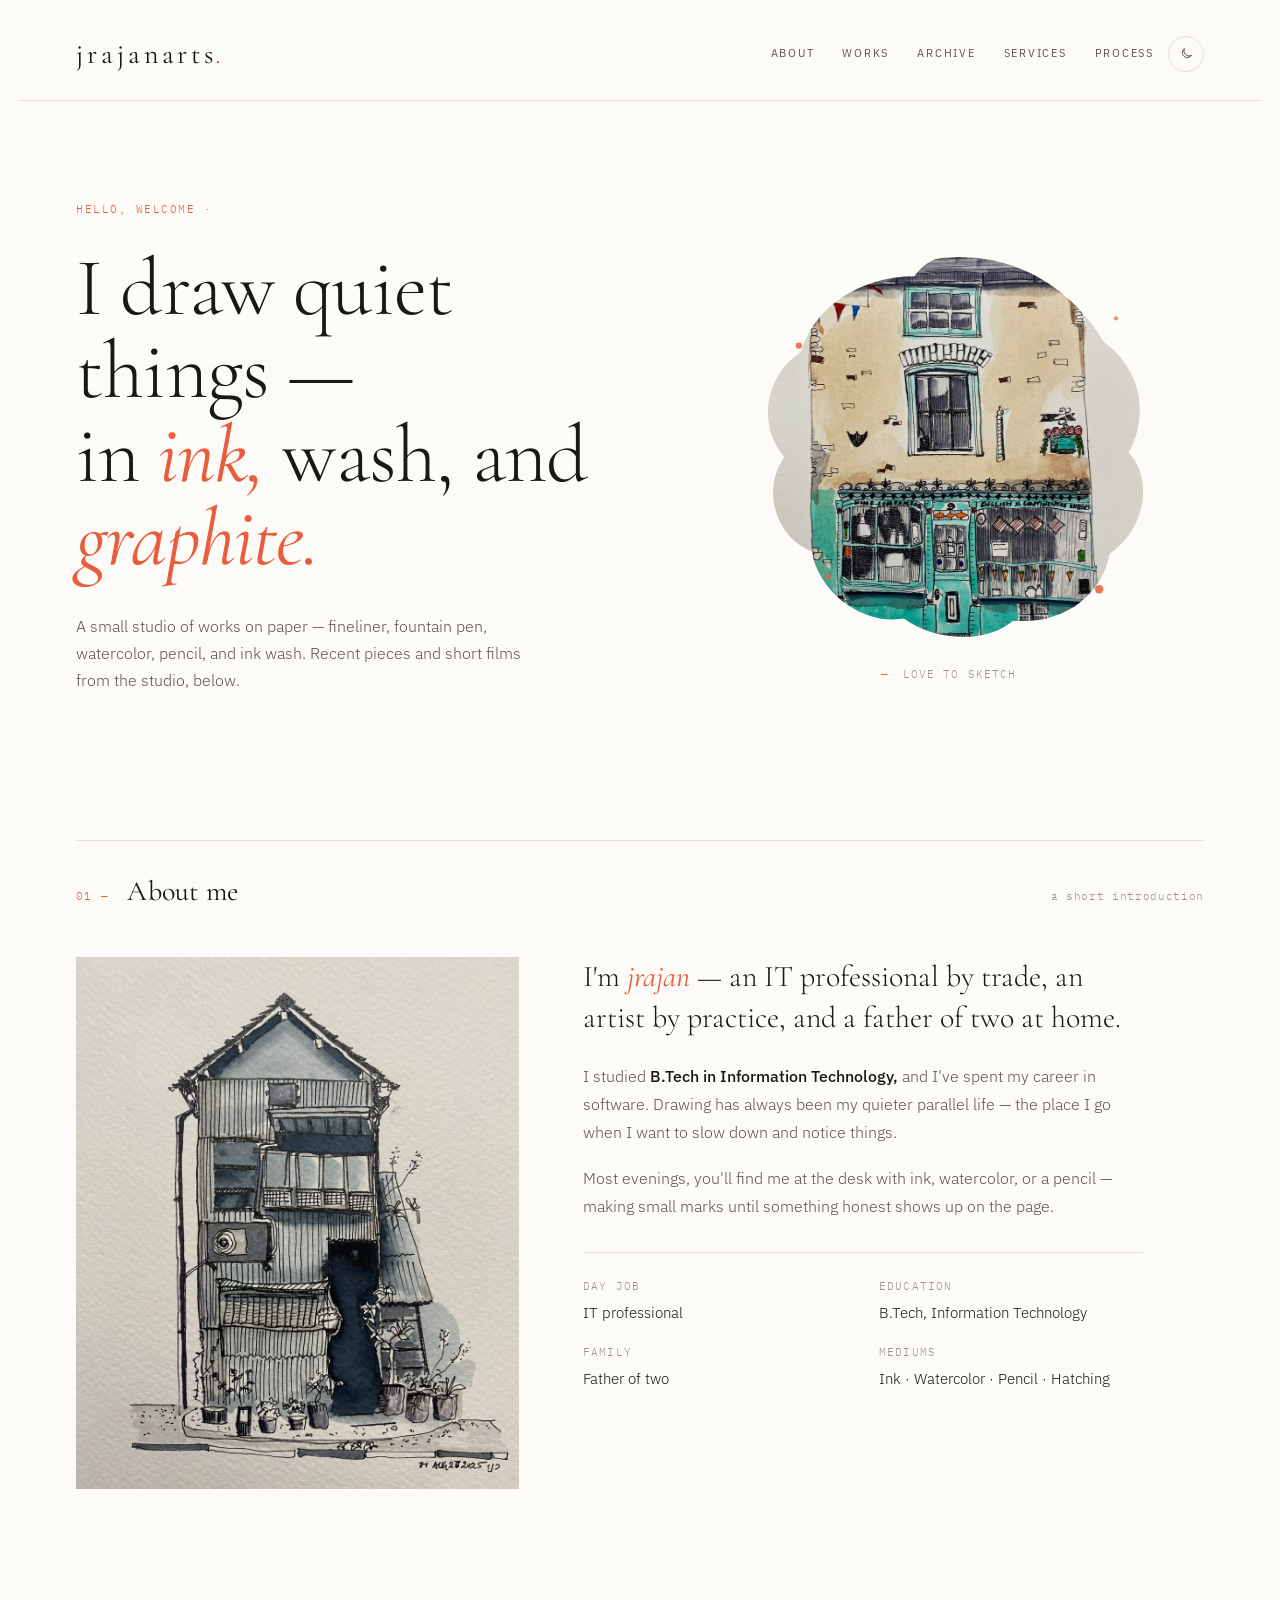
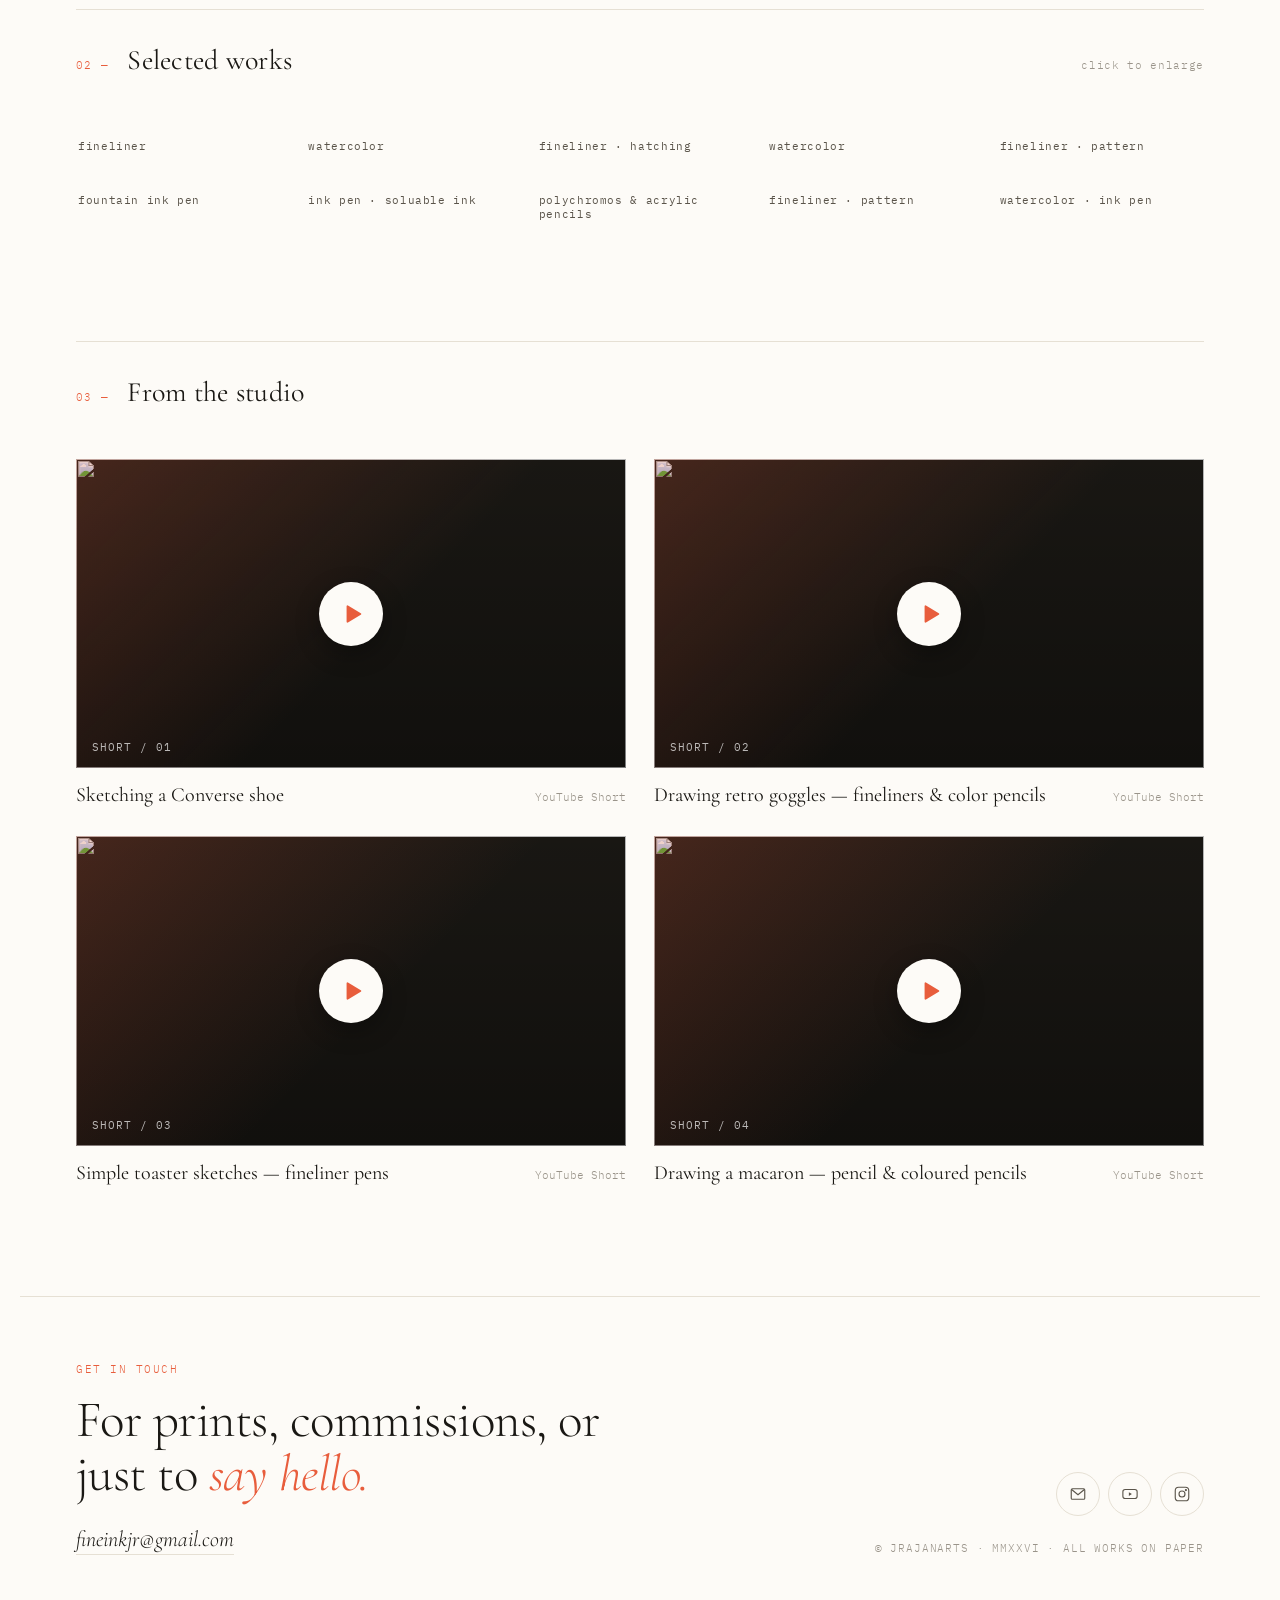
==== commit 66a76a1c: "Refine gallery: new pencil entry, year bumps, copy tweaks - Entry 08 replaced (Mountain Sketch II to" ====
--- a/index.html
+++ b/index.html
@@ -92,8 +92,9 @@
       I draw quiet things —<br/>in <em>ink,</em> wash, and <em>graphite.</em>
     </h1>
     <p class="hero-sub">
-      A small studio of works on paper — hatching, pattern, ink pen,
-      watercolor, and pencil. Two short films and ten selected pieces below.
+      A small studio of works on paper — fineliner, fountain pen,
+      watercolor, pencil, and ink wash. Recent pieces and short films
+      from the studio, below.
     </p>
   </div>
   <figure class="hero-figure">
@@ -195,15 +196,15 @@
       <div class="art-meta"><span class="art-medium">Fountain Ink Pen</span></div>
     </button>
     <button class="art-card" data-art-index="6" type="button">
-      <div class="art-frame"><img src="images/artworks/watercolor_grey_ink.jpg" alt="Grey Wash — watercolor over ink line work by jrajanarts, Madurai" loading="lazy" /></div>
+      <div class="art-frame"><img src="images/artworks/greyink-fountainpen.jpg" alt="Grey Wash — fountain pen with grey soluble ink by jrajanarts, Madurai" loading="lazy" /></div>
       <div class="art-meta"><span class="art-medium">Ink Pen · Soluable ink</span></div>
     </button>
     <button class="art-card" data-art-index="7" type="button">
-      <div class="art-frame"><img src="images/artworks/fineliner-mountain2.jpg" alt="Mountain Sketch, II — fineliner ink hatching by jrajanarts, Madurai" loading="lazy" /></div>
-      <div class="art-meta"><span class="art-medium">Fineliner · pattern</span></div>
+      <div class="art-frame"><img src="images/artworks/pencil-drawing.jpg" alt="Sketchbook Studies — Polychromos and acrylic pencil work by jrajanarts, Madurai" loading="lazy" /></div>
+      <div class="art-meta"><span class="art-medium">Polychromos &amp; acrylic pencils</span></div>
     </button>
     <button class="art-card" data-art-index="8" type="button">
-      <div class="art-frame"><img src="images/artworks/Fineliner-drawing.jpg" alt="Studio Marks — fineliner ink drawing by jrajanarts, Madurai" loading="lazy" /></div>
+      <div class="art-frame"><img src="images/artworks/Fineliner-drawing.jpg" alt="Studio Marks — fineliner ink drawing by jrajanarts, Madurai" loading="lazy" style="object-fit: contain;" /></div>
       <div class="art-meta"><span class="art-medium">Fineliner · pattern</span></div>
     </button>
     <button class="art-card" data-art-index="9" type="button">
@@ -264,7 +265,7 @@
     <div class="video-card">
       <button class="video-thumb" type="button"
               data-video-id="_Uz2Ew2sa2o"
-              data-video-title="Simple toaster sketches — fountain pen ink"
+              data-video-title="Simple toaster sketches — fineliner pens"
               aria-label="Play: Simple toaster sketches">
         <img class="vt-bg" src="https://i.ytimg.com/vi/_Uz2Ew2sa2o/hqdefault.jpg" alt="" loading="lazy" />
         <span class="vt-cover">
@@ -277,7 +278,7 @@
         </span>
       </button>
       <div class="video-info">
-        <div class="video-title">Simple toaster sketches — fountain pen ink</div>
+        <div class="video-title">Simple toaster sketches — fineliner pens</div>
         <div class="video-dur">YouTube Short</div>
       </div>
     </div>
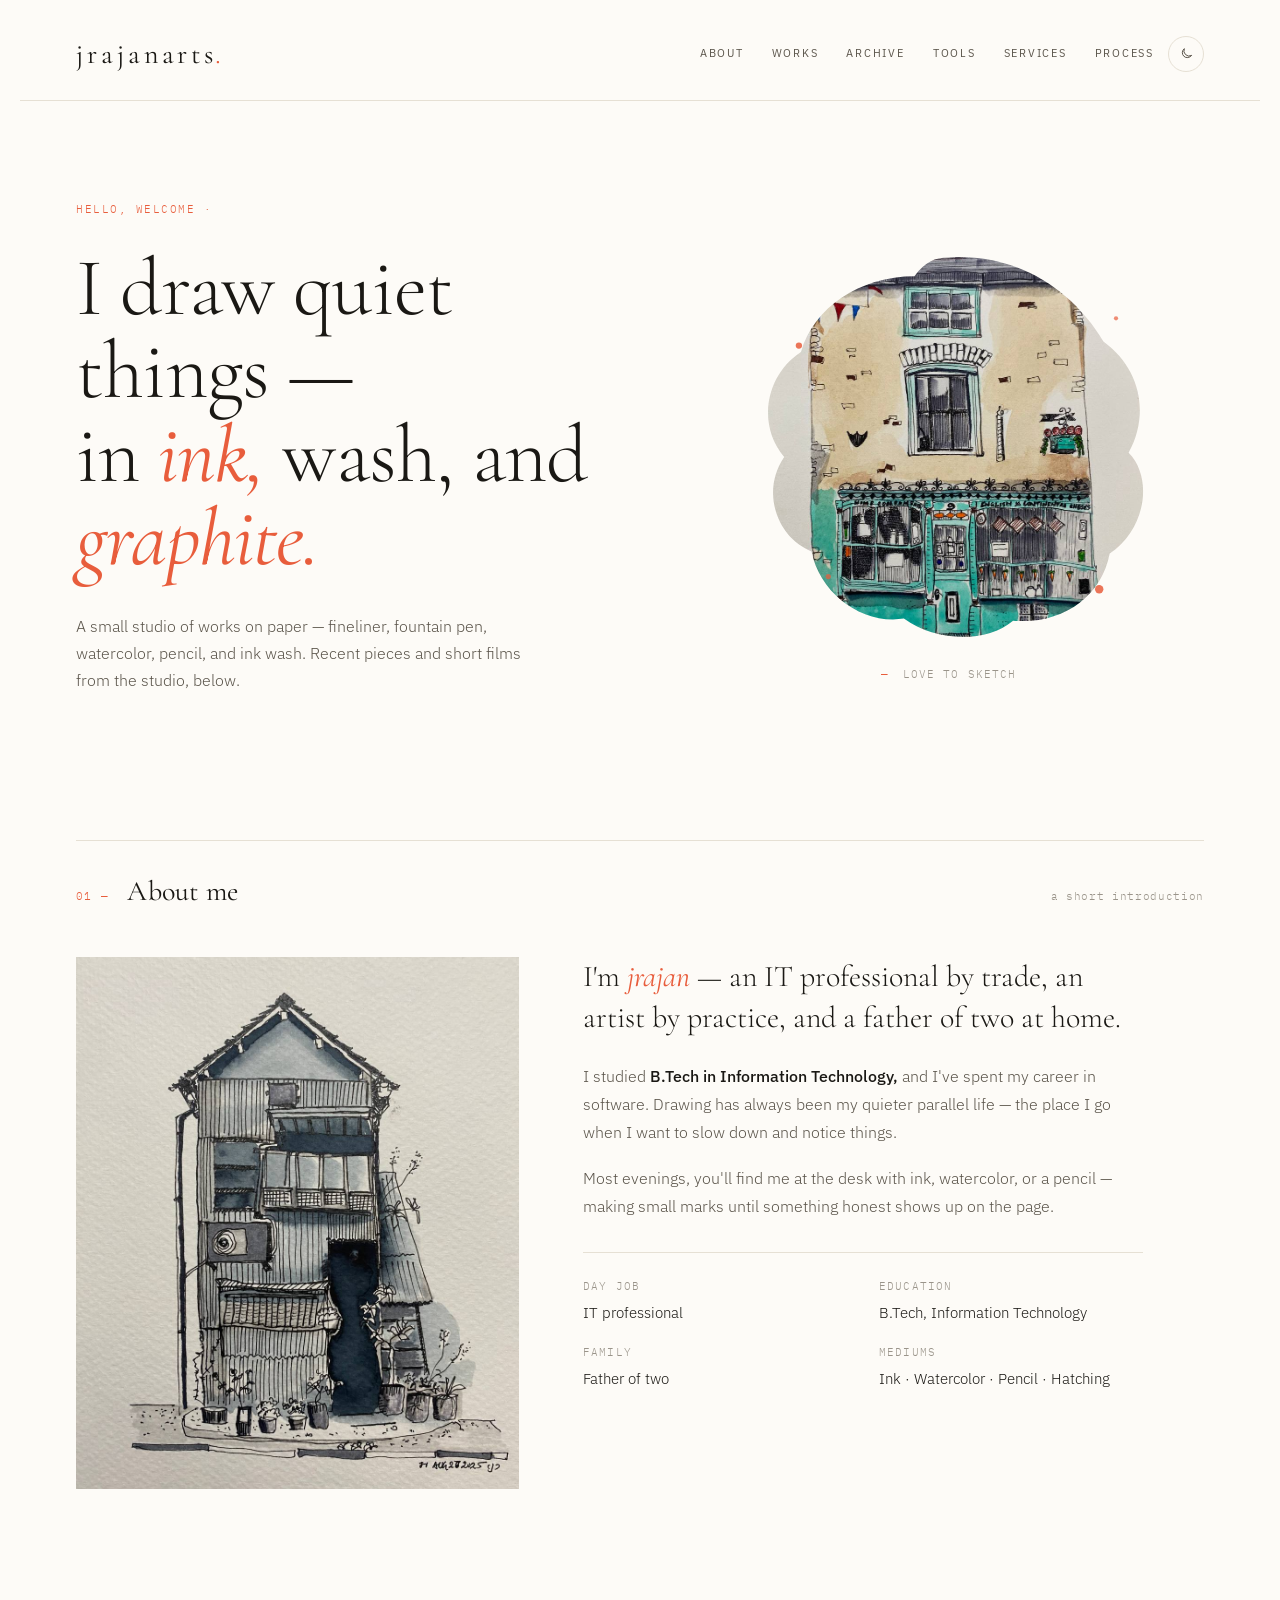
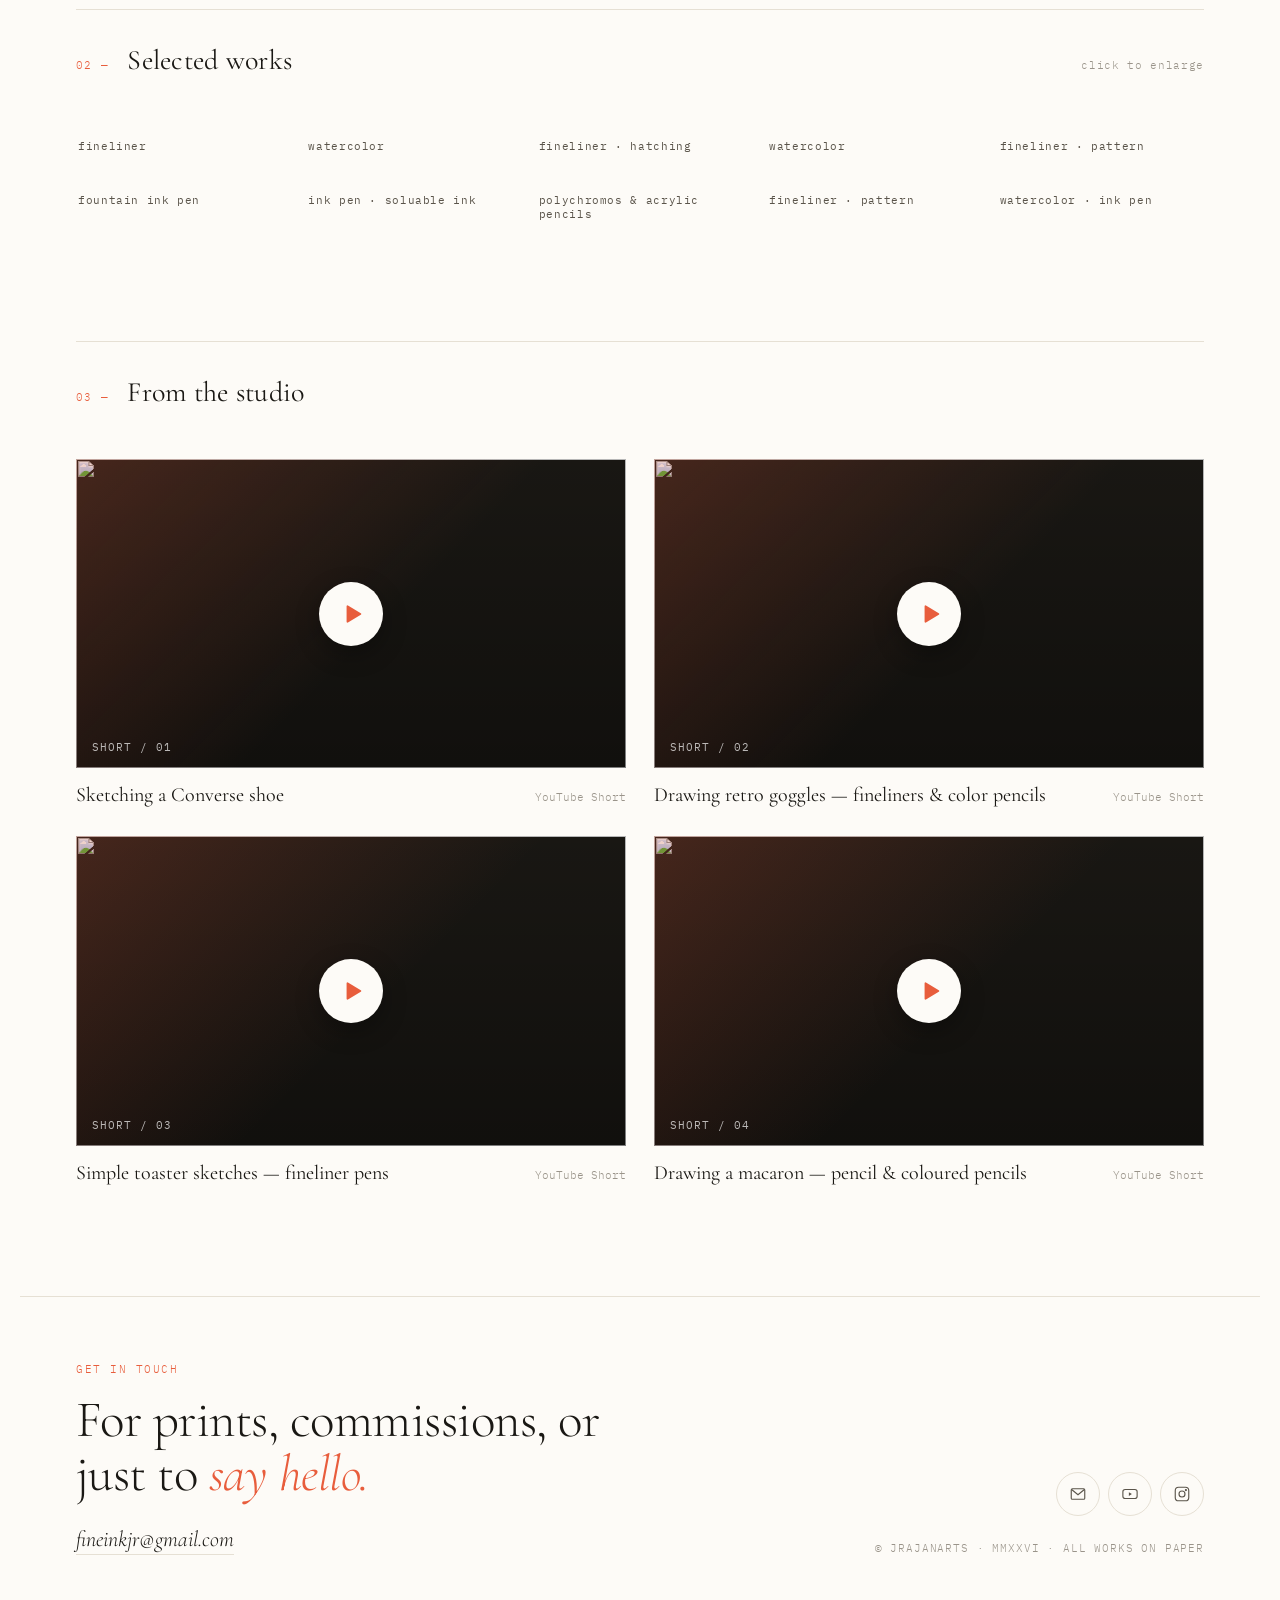
==== commit 6cad2488: "Add Tools page (real studio kit); hide Shop from nav - New Tools page: three studio sketch sheets wi" ====
--- a/index.html
+++ b/index.html
@@ -9,6 +9,9 @@
 <meta name="author" content="jrajanarts" />
 <meta name="robots" content="index, follow" />
 <link rel="canonical" href="https://jrajanarts.com/" />
+<link rel="icon" href="/favicon.svg" type="image/svg+xml" />
+<link rel="icon" href="/favicon.ico" sizes="any" />
+<link rel="apple-touch-icon" href="/apple-touch-icon.png" />
 
 <meta property="og:type" content="website" />
 <meta property="og:site_name" content="jrajanarts" />
@@ -62,6 +65,8 @@
       <a href="#about">About</a>
       <a href="#works">Works</a>
       <a href="archive.html">Archive</a>
+      <!-- <a href="shop.html">Shop</a> -->
+      <a href="tools.html">Tools</a>
       <a href="services.html">Services</a>
       <a href="#videos">Process</a>
     </nav>
--- a/styles.css
+++ b/styles.css
@@ -1023,3 +1023,178 @@
   color: var(--ink-mute);
   text-transform: uppercase;
 }
+
+/* ── Shop ────────────────────────────────────────── */
+.shop-how {
+  margin: 0 0 56px;
+  padding: 22px 26px;
+  border-left: 2px solid var(--accent);
+  background: var(--card);
+  color: var(--ink-soft);
+  font-size: 14.5px;
+  line-height: 1.7;
+  max-width: 760px;
+}
+.shop-how strong { color: var(--ink); font-weight: 500; }
+.shop-grid {
+  display: grid;
+  grid-template-columns: repeat(4, 1fr);
+  gap: 44px 28px;
+  padding-bottom: 120px;
+}
+@media (max-width: 1080px) { .shop-grid { grid-template-columns: repeat(3, 1fr); } }
+@media (max-width: 760px)  { .shop-grid { grid-template-columns: repeat(2, 1fr); } }
+@media (max-width: 460px)  { .shop-grid { grid-template-columns: 1fr; } }
+
+.shop-card { display: flex; flex-direction: column; gap: 14px; }
+.shop-frame {
+  position: relative;
+  aspect-ratio: 3 / 4;
+  overflow: hidden;
+  background-color: var(--frame);
+}
+.shop-frame img {
+  position: absolute;
+  inset: 0;
+  width: 100%;
+  height: 100%;
+  object-fit: cover;
+  display: block;
+  transition: transform .5s ease, filter .4s ease;
+}
+.shop-card:not(.sold):hover .shop-frame img { transform: scale(1.03); }
+.shop-card.sold .shop-frame img { filter: grayscale(1) opacity(0.4); }
+.sold-badge {
+  position: absolute;
+  top: 14px;
+  left: 14px;
+  background: var(--ink);
+  color: var(--bg);
+  font-family: var(--mono);
+  font-size: 10px;
+  letter-spacing: 0.14em;
+  text-transform: uppercase;
+  padding: 6px 12px;
+  border-radius: 999px;
+}
+.shop-info { display: flex; flex-direction: column; gap: 6px; }
+.shop-title {
+  font-family: var(--serif);
+  font-size: 22px;
+  font-weight: 400;
+  color: var(--ink);
+  margin: 0;
+  line-height: 1.2;
+}
+.shop-spec {
+  font-family: var(--mono);
+  font-size: 11px;
+  letter-spacing: 0.04em;
+  color: var(--ink-mute);
+}
+.shop-price {
+  display: flex;
+  align-items: baseline;
+  gap: 10px;
+  margin-top: 6px;
+}
+.price-mrp {
+  font-family: var(--mono);
+  font-size: 12.5px;
+  color: var(--ink-mute);
+  text-decoration: line-through;
+}
+.price-now {
+  font-family: var(--serif);
+  font-size: 22px;
+  font-style: italic;
+  color: var(--accent);
+}
+.shop-off {
+  font-family: var(--mono);
+  font-size: 10px;
+  letter-spacing: 0.08em;
+  text-transform: uppercase;
+  color: var(--ink-mute);
+}
+.shop-enquire {
+  margin-top: 10px;
+  align-self: flex-start;
+  font-family: var(--mono);
+  font-size: 11px;
+  letter-spacing: 0.1em;
+  text-transform: uppercase;
+  color: var(--ink);
+  border-bottom: 1px solid var(--rule);
+  padding-bottom: 3px;
+  transition: color .2s, border-color .2s;
+}
+.shop-enquire:hover { color: var(--accent); border-color: var(--accent); }
+.shop-sold-note {
+  margin-top: 10px;
+  font-family: var(--mono);
+  font-size: 11px;
+  letter-spacing: 0.1em;
+  text-transform: uppercase;
+  color: var(--ink-mute);
+}
+
+/* ── Tools ───────────────────────────────────────── */
+.tools-section { padding-bottom: 90px; }
+.tools-lede {
+  font-family: var(--serif);
+  font-size: clamp(24px, 3vw, 36px);
+  font-weight: 300;
+  line-height: 1.25;
+  color: var(--ink);
+  max-width: 760px;
+  margin: 0 0 56px;
+  text-wrap: pretty;
+}
+.tools-lede em { font-style: italic; color: var(--accent); }
+
+/* Full sketch sheet, shown as a mounted photo */
+.sheet-figure {
+  max-width: 620px;
+  margin: 0 auto 14px;
+  background: #fff;
+  border: 1px solid var(--frame);
+  padding: 12px;
+  box-shadow: 0 18px 40px -28px rgba(0,0,0,0.5);
+}
+.sheet-figure img { width: 100%; height: auto; display: block; }
+.sheet-cap {
+  text-align: center;
+  font-family: var(--mono);
+  font-size: 11px;
+  letter-spacing: 0.1em;
+  text-transform: uppercase;
+  color: var(--ink-mute);
+  margin: 0 auto 40px;
+}
+
+/* Details listed under each sheet */
+.sheet-list {
+  display: grid;
+  grid-template-columns: repeat(2, 1fr);
+  gap: 0 56px;
+}
+@media (max-width: 720px) { .sheet-list { grid-template-columns: 1fr; } }
+.sheet-item {
+  display: flex;
+  flex-direction: column;
+  gap: 5px;
+  padding: 18px 0;
+  border-top: 1px solid var(--rule);
+}
+.tool-name {
+  font-family: var(--serif);
+  font-size: 19px;
+  color: var(--ink);
+  line-height: 1.25;
+}
+.tool-desc {
+  color: var(--ink-soft);
+  font-size: 14px;
+  line-height: 1.6;
+}
